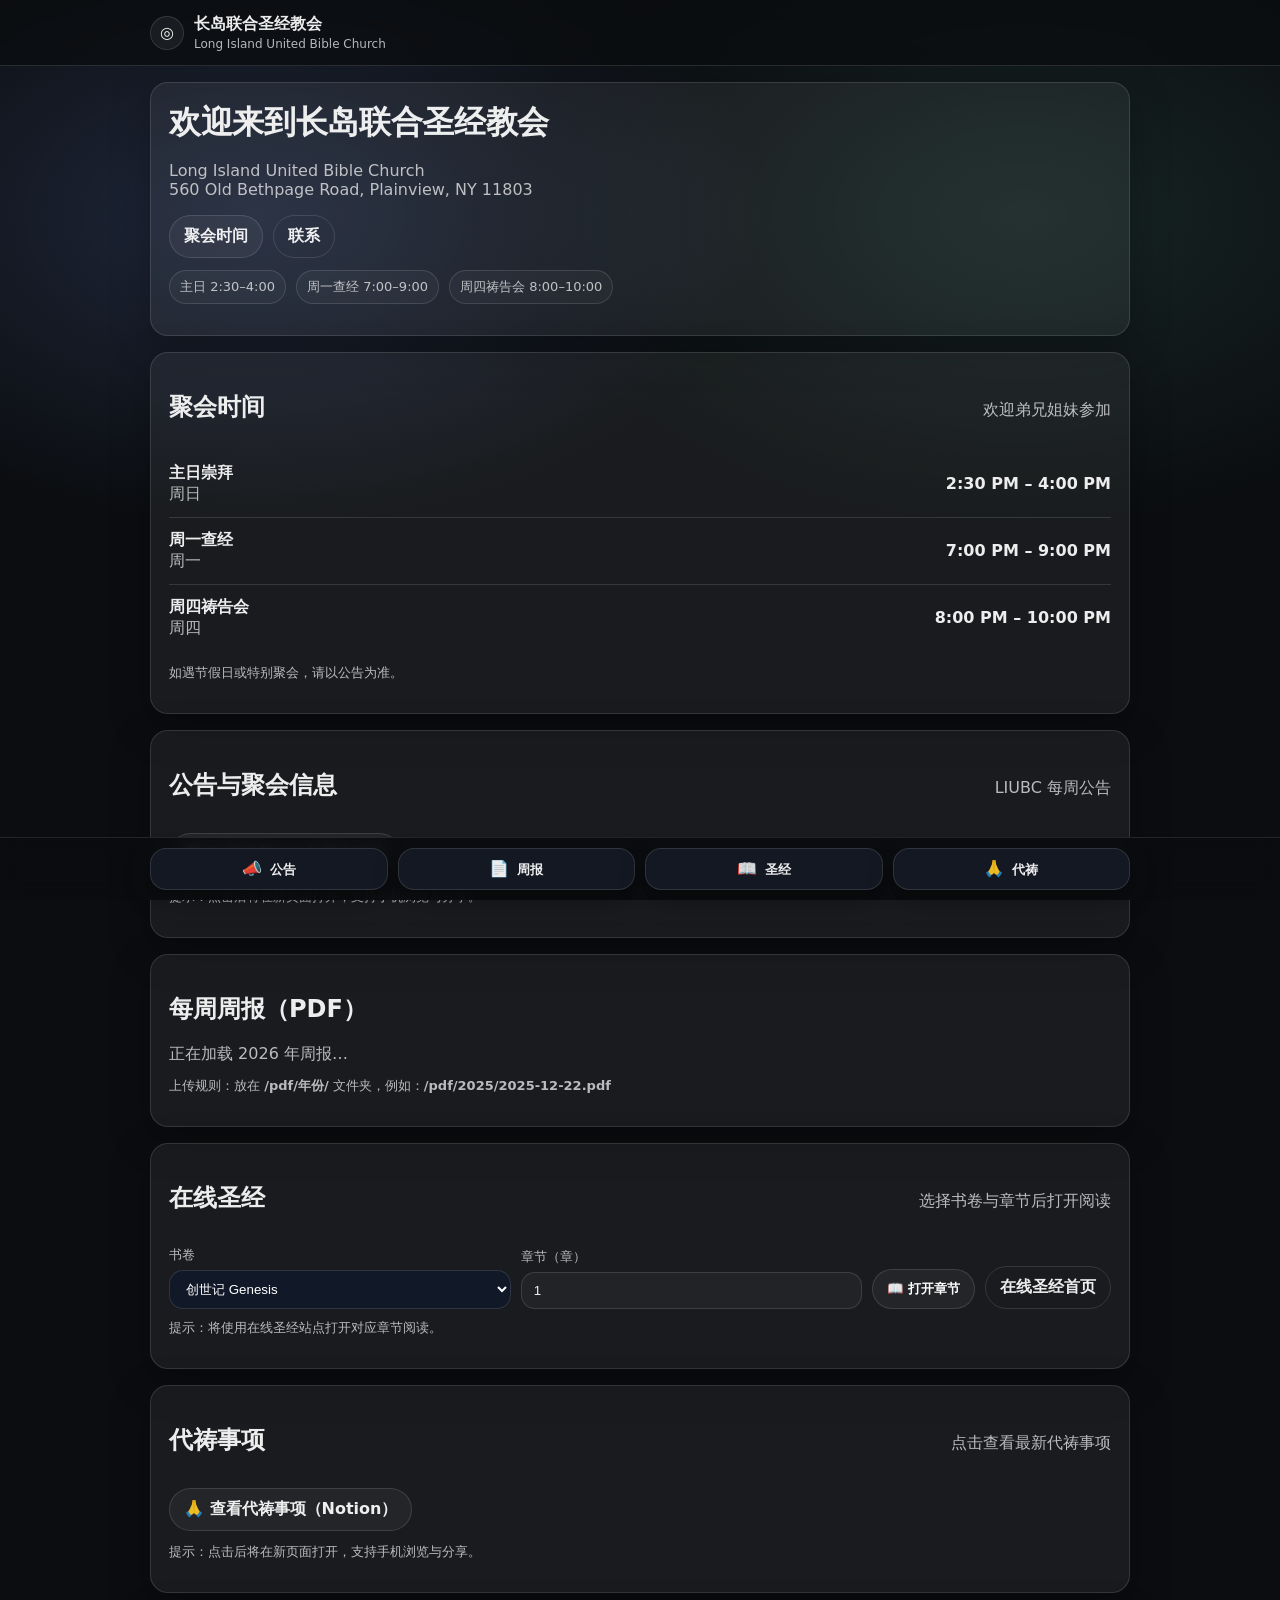
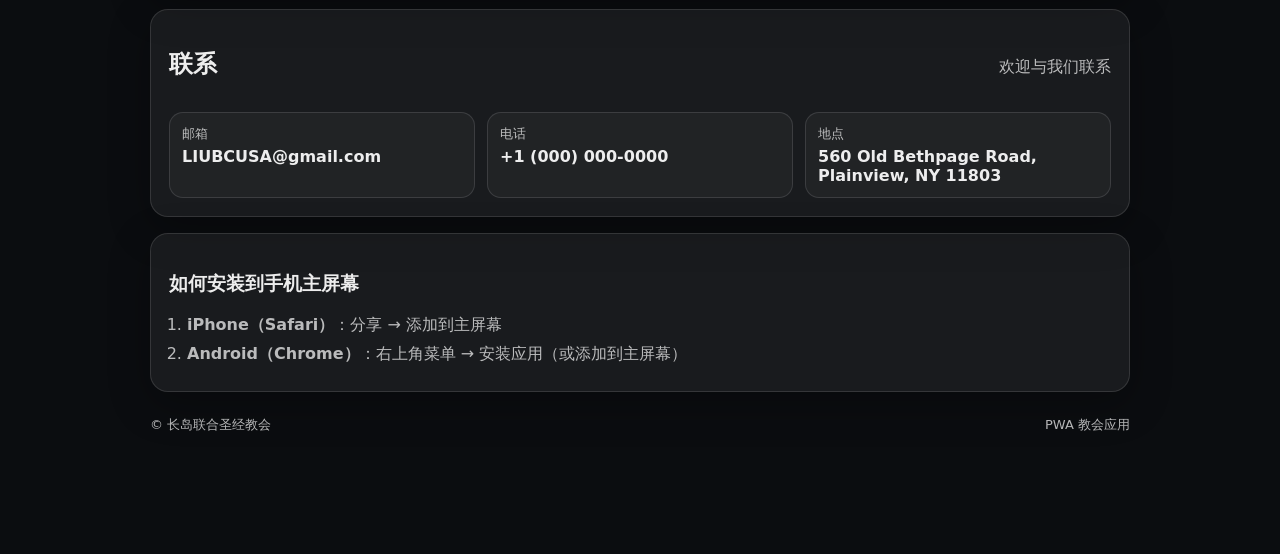
==== index.html @ 029e371b "Update fmt.Println to use 'Goodbye World'" ====
<!doctype html>
<html lang="zh-CN">
<head>
  <meta charset="utf-8" />
  <meta name="viewport" content="width=device-width, initial-scale=1, viewport-fit=cover" />

  <title>长岛联合圣经教会</title>
  <meta name="description" content="长岛联合圣经教会｜聚会时间｜公告｜周报｜在线圣经｜代祷｜联系" />
  <meta name="theme-color" content="#0b0d10" />

  <!-- iOS PWA -->
  <meta name="apple-mobile-web-app-capable" content="yes">
  <meta name="apple-mobile-web-app-title" content="联合圣经教会">
  <meta name="apple-mobile-web-app-status-bar-style" content="black-translucent">

  <link rel="manifest" href="manifest.webmanifest" />
  <link rel="icon" href="icons/icon-192.png" />
  <link rel="apple-touch-icon" href="icons/icon-192.png" />
  <link rel="stylesheet" href="styles.css" />

  <style>
    body { padding-bottom: 92px; }

    .tabbar{
      position: fixed; left:0; right:0; bottom:0;
      z-index: 999;
      background: color-mix(in srgb, #0b0d10 92%, transparent);
      border-top: 1px solid rgba(255,255,255,0.10);
      padding: 10px 12px calc(10px + env(safe-area-inset-bottom));
      backdrop-filter: blur(10px);
      -webkit-backdrop-filter: blur(10px);
    }
    .tabbar-inner{
      max-width: 980px;
      margin: 0 auto;
      display:grid;
      grid-template-columns: repeat(4, 1fr);
      gap:10px;
    }
    .tabbtn{
      display:flex; align-items:center; justify-content:center; gap:8px;
      padding:12px 10px;
      border-radius:16px;
      text-decoration:none;
      font-weight:800;
      color: rgba(255,255,255,0.92);
      background:#131822;
      border:1px solid rgba(255,255,255,0.12);
      box-shadow:0 10px 24px rgba(0,0,0,0.35);
      user-select:none;
      -webkit-tap-highlight-color: transparent;
    }
    .tabbtn:active{ transform: translateY(1px); box-shadow:0 6px 16px rgba(0,0,0,0.35); }
    .tabicon{ font-size:16px; line-height:1; }
    .tabtext{ font-size:13px; line-height:1; }
    @media (max-width:420px){ .tabtext{font-size:12px;} .tabbtn{padding:12px 8px;} }

    .bible-form{ display:flex; gap:10px; flex-wrap:wrap; margin-top:12px; align-items:end; }
    .bible-label{ display:flex; flex-direction:column; gap:6px; min-width:200px; flex: 1 1 220px; }
    .bible-input{
      padding:10px 12px;
      border-radius:14px;
      border:1px solid rgba(255,255,255,0.12);
      background: rgba(255,255,255,0.04);
      color:inherit;
      outline:none;
    }
    .bible-input:focus{ border-color: rgba(255,255,255,0.28); }

    .pdf-list{ list-style:none; padding:0; margin:12px 0 0; }
    .pdf-item{
      display:flex; align-items:center; justify-content:space-between; gap:12px;
      padding:12px 0; border-top:1px solid rgba(255,255,255,0.10);
    }
    .pdf-item:first-child{ border-top:none; }
    .pdf-title{ font-weight:900; }
    .pdf-actions{ display:flex; gap:10px; flex-wrap:wrap; }
    .pdf-actions a{ text-decoration:none; }

    html { scroll-behavior: smooth; }
  </style>
</head>

<body>
  <header class="header">
    <div class="container header-inner">
      <div class="brand">
        <div class="logo" aria-hidden="true">◎</div>
        <div>
          <div class="title">长岛联合圣经教会</div>
          <div class="subtitle">Long Island United Bible Church</div>
        </div>
      </div>

      <button id="installBtn" class="btn ghost" type="button" style="display:none;">
        安装到手机
      </button>
    </div>
  </header>

  <main class="container">
    <section class="card hero" id="top">
      <h1>欢迎来到长岛联合圣经教会</h1>
      <p class="muted">
        Long Island United Bible Church<br>
        560 Old Bethpage Road, Plainview, NY 11803
      </p>

      <div class="quick">
        <a class="btn" href="#schedule">聚会时间</a>
        <a class="btn ghost" href="#contact">联系</a>
      </div>

      <div class="pill-row">
        <span class="pill">主日 2:30–4:00</span>
        <span class="pill">周一查经 7:00–9:00</span>
        <span class="pill">周四祷告会 8:00–10:00</span>
      </div>

      <p class="muted small" style="margin-top:10px;">
      </p>
    </section>

    <section id="schedule" class="card">
      <div class="section-head">
        <h2>聚会时间</h2>
        <p class="muted">欢迎弟兄姐妹参加</p>
      </div>

      <div class="list">
        <div class="row">
          <div class="row-left">
            <div class="row-title">主日崇拜</div>
            <div class="muted">周日</div>
          </div>
          <div class="row-right">
            <div class="time">2:30 PM – 4:00 PM</div>
          </div>
        </div>

        <div class="row">
          <div class="row-left">
            <div class="row-title">周一查经</div>
            <div class="muted">周一</div>
          </div>
          <div class="row-right">
            <div class="time">7:00 PM – 9:00 PM</div>
          </div>
        </div>

        <div class="row">
          <div class="row-left">
            <div class="row-title">周四祷告会</div>
            <div class="muted">周四</div>
          </div>
          <div class="row-right">
            <div class="time">8:00 PM – 10:00 PM</div>
          </div>
        </div>
      </div>

      <p class="muted small">如遇节假日或特别聚会，请以公告为准。</p>
    </section>

    <section id="announcements" class="card">
      <div class="section-head">
        <h2>公告与聚会信息</h2>
        <p class="muted">LIUBC 每周公告</p>
      </div>

      <div class="contact-links" style="margin-top:12px;">
        <a class="btn"
           href="https://www.notion.so/2d1ae3f3953780b595f8dc93ccfad4d0?source=copy_link"
           target="_blank"
           rel="noreferrer">
          📄 查看最新公告与聚会安排
        </a>
      </div>

      <p class="muted small" style="margin-top:12px;">
        提示：点击后将在新页面打开，支持手机浏览与分享。
      </p>
    </section>

    <!-- ✅ 最新 5 份（按年份文件夹，文件名 YYYY-MM-DD.pdf） -->
    <section id="weekly-pdf" class="card">
      <div class="section-head">
        <h2>每周周报（PDF）</h2>
        <p class="muted"></p>
      </div>

      <div id="pdfStatus" class="muted">正在读取 PDF 列表…</div>
      <ul id="pdfList" class="pdf-list"></ul>

      <div class="contact-links" style="margin-top:12px;">
        <a id="pdfYearFolderBtn" class="btn ghost" href="#" target="_blank" rel="noreferrer" style="display:none;">
          📁 查看今年全部周报（文件夹）
        </a>
      </div>

      <p class="muted small" style="margin-top:12px;">
        上传规则：放在 <strong>/pdf/年份/</strong> 文件夹，例如：<strong>/pdf/2025/2025-12-22.pdf</strong>
      </p>
    </section>

    <section id="bible" class="card">
      <div class="section-head">
        <h2>在线圣经</h2>
        <p class="muted">选择书卷与章节后打开阅读</p>
      </div>

      <div class="bible-form">
        <label class="bible-label">
          <span class="muted small">书卷</span>
          <select id="bibleBook" class="bible-input">
            <option value="Genesis">创世记 Genesis</option>
            <option value="Exodus">出埃及记 Exodus</option>
            <option value="Leviticus">利未记 Leviticus</option>
            <option value="Numbers">民数记 Numbers</option>
            <option value="Deuteronomy">申命记 Deuteronomy</option>
            <option value="Joshua">约书亚记 Joshua</option>
            <option value="Judges">士师记 Judges</option>
            <option value="Ruth">路得记 Ruth</option>
            <option value="1 Samuel">撒母耳记上 1 Samuel</option>
            <option value="2 Samuel">撒母耳记下 2 Samuel</option>
            <option value="1 Kings">列王纪上 1 Kings</option>
            <option value="2 Kings">列王纪下 2 Kings</option>
            <option value="1 Chronicles">历代志上 1 Chronicles</option>
            <option value="2 Chronicles">历代志下 2 Chronicles</option>
            <option value="Ezra">以斯拉记 Ezra</option>
            <option value="Nehemiah">尼希米记 Nehemiah</option>
            <option value="Esther">以斯帖记 Esther</option>
            <option value="Job">约伯记 Job</option>
            <option value="Psalms">诗篇 Psalms</option>
            <option value="Proverbs">箴言 Proverbs</option>
            <option value="Ecclesiastes">传道书 Ecclesiastes</option>
            <option value="Song of Solomon">雅歌 Song of Solomon</option>
            <option value="Isaiah">以赛亚书 Isaiah</option>
            <option value="Jeremiah">耶利米书 Jeremiah</option>
            <option value="Lamentations">耶利米哀歌 Lamentations</option>
            <option value="Ezekiel">以西结书 Ezekiel</option>
            <option value="Daniel">但以理书 Daniel</option>
            <option value="Hosea">何西阿书 Hosea</option>
            <option value="Joel">约珥书 Joel</option>
            <option value="Amos">阿摩司书 Amos</option>
            <option value="Obadiah">俄巴底亚书 Obadiah</option>
            <option value="Jonah">约拿书 Jonah</option>
            <option value="Micah">弥迦书 Micah</option>
            <option value="Nahum">那鸿书 Nahum</option>
            <option value="Habakkuk">哈巴谷书 Habakkuk</option>
            <option value="Zephaniah">西番雅书 Zephaniah</option>
            <option value="Haggai">哈该书 Haggai</option>
            <option value="Zechariah">撒迦利亚书 Zechariah</option>
            <option value="Malachi">玛拉基书 Malachi</option>
            <option value="Matthew">马太福音 Matthew</option>
            <option value="Mark">马可福音 Mark</option>
            <option value="Luke">路加福音 Luke</option>
            <option value="John">约翰福音 John</option>
            <option value="Acts">使徒行传 Acts</option>
            <option value="Romans">罗马书 Romans</option>
            <option value="1 Corinthians">哥林多前书 1 Corinthians</option>
            <option value="2 Corinthians">哥林多后书 2 Corinthians</option>
            <option value="Galatians">加拉太书 Galatians</option>
            <option value="Ephesians">以弗所书 Ephesians</option>
            <option value="Philippians">腓立比书 Philippians</option>
            <option value="Colossians">歌罗西书 Colossians</option>
            <option value="1 Thessalonians">帖撒罗尼迦前书 1 Thessalonians</option>
            <option value="2 Thessalonians">帖撒罗尼迦后书 2 Thessalonians</option>
            <option value="1 Timothy">提摩太前书 1 Timothy</option>
            <option value="2 Timothy">提摩太后书 2 Timothy</option>
            <option value="Titus">提多书 Titus</option>
            <option value="Philemon">腓利门书 Philemon</option>
            <option value="Hebrews">希伯来书 Hebrews</option>
            <option value="James">雅各书 James</option>
            <option value="1 Peter">彼得前书 1 Peter</option>
            <option value="2 Peter">彼得后书 2 Peter</option>
            <option value="1 John">约翰一书 1 John</option>
            <option value="2 John">约翰二书 2 John</option>
            <option value="3 John">约翰三书 3 John</option>
            <option value="Jude">犹大书 Jude</option>
            <option value="Revelation">启示录 Revelation</option>
          </select>
        </label>

        <label class="bible-label">
          <span class="muted small">章节（章）</span>
          <input id="bibleChapter" class="bible-input" type="text" inputmode="numeric" placeholder="例如：3 或 3:16" value="1" />
        </label>

        <button id="openBibleBtn" class="btn" type="button">📖 打开章节</button>
        </button>

        <a class="btn ghost" href="https://www.bible.com/zh-CN/bible" target="_blank" rel="noreferrer">
          在线圣经首页
        </a>
      </div>

      <p class="muted small" style="margin-top:10px;">
        提示：将使用在线圣经站点打开对应章节阅读。
      </p>
    </section>

    <section id="prayer" class="card">
      <div class="section-head">
        <h2>代祷事项</h2>
        <p class="muted">点击查看最新代祷事项</p>
      </div>

      <div class="contact-links" style="margin-top:12px;">
        <a class="btn"
           href="https://www.notion.so/2d2ae3f395378040bc68e371b18e3738?source=copy_link"
           target="_blank"
           rel="noreferrer">
          🙏 查看代祷事项（Notion）
        </a>
      </div>

      <p class="muted small" style="margin-top:12px;">
        提示：点击后将在新页面打开，支持手机浏览与分享。
      </p>
    </section>

    <section id="contact" class="card">
      <div class="section-head">
        <h2>联系</h2>
        <p class="muted">欢迎与我们联系</p>
      </div>

      <div class="contact-grid">
        <div class="contact-item">
          <div class="contact-label">邮箱</div>
          <a class="contact-value" href="mailto:LIUBCUSA@gmail.com">LIUBCUSA@gmail.com</a>
        </div>

        <div class="contact-item">
          <div class="contact-label">电话</div>
          <a class="contact-value" href="tel:+1-000-000-0000">+1 (000) 000-0000</a>
        </div>

        <div class="contact-item">
          <div class="contact-label">地点</div>
          <div class="contact-value">560 Old Bethpage Road, Plainview, NY 11803</div>
        </div>
      </div>
    </section>

    <section class="card smallprint">
      <h3>如何安装到手机主屏幕</h3>
      <ol class="steps">
        <li><strong>iPhone（Safari）</strong>：分享 → 添加到主屏幕</li>
        <li><strong>Android（Chrome）</strong>：右上角菜单 → 安装应用（或添加到主屏幕）</li>
      </ol>
    </section>

    <footer class="footer">
      <div class="muted small">© <span id="year"></span> 长岛联合圣经教会</div>
      <div class="muted small">PWA 教会应用</div>
    </footer>
  </main>

  <nav class="tabbar" aria-label="App navigation">
    <div class="tabbar-inner">
      <a class="tabbtn" href="#announcements" aria-label="公告与聚会信息">
        <span class="tabicon">📣</span><span class="tabtext">公告</span>
      </a>
      <a class="tabbtn" href="#weekly-pdf" aria-label="每周周报 PDF">
        <span class="tabicon">📄</span><span class="tabtext">周报</span>
      </a>
      <a class="tabbtn" href="#bible" aria-label="在线圣经">
        <span class="tabicon">📖</span><span class="tabtext">圣经</span>
      </a>
      <a class="tabbtn"
         href="https://www.notion.so/2d2ae3f395378040bc68e371b18e3738?source=copy_link"
         target="_blank"
         rel="noreferrer"
         aria-label="代祷事项（Notion）">
        <span class="tabicon">🙏</span><span class="tabtext">代祷</span>
      </a>
    </div>
  </nav>

  <script>
    document.getElementById("year").textContent = new Date().getFullYear();
<script>
  function openBibleChapter() {
    // ✅ 使用 YouVersion（bible.com）“直达章节/经节”链接
    // 译本：新标点和合本, 神版（简体）CUNPSS-神，版本ID：48
    const VERSION_ID = 48;
    const VERSION_CODE = "CUNPSS-神"; // 会自动编码成 URL 可用格式

    // 你的下拉框 value 是英文书名（Genesis / Exodus ...）
    // 这里做一个映射 -> YouVersion 书卷缩写（GEN / EXO ...）
    const BOOK_CODE = {
      "Genesis": "GEN",
      "Exodus": "EXO",
      "Leviticus": "LEV",
      "Numbers": "NUM",
      "Deuteronomy": "DEU",
      "Joshua": "JOS",
      "Judges": "JDG",
      "Ruth": "RUT",
      "1 Samuel": "1SA",
      "2 Samuel": "2SA",
      "1 Kings": "1KI",
      "2 Kings": "2KI",
      "1 Chronicles": "1CH",
      "2 Chronicles": "2CH",
      "Ezra": "EZR",
      "Nehemiah": "NEH",
      "Esther": "EST",
      "Job": "JOB",
      "Psalms": "PSA",
      "Proverbs": "PRO",
      "Ecclesiastes": "ECC",
      "Song of Solomon": "SNG",
      "Isaiah": "ISA",
      "Jeremiah": "JER",
      "Lamentations": "LAM",
      "Ezekiel": "EZK",
      "Daniel": "DAN",
      "Hosea": "HOS",
      "Joel": "JOL",
      "Amos": "AMO",
      "Obadiah": "OBA",
      "Jonah": "JON",
      "Micah": "MIC",
      "Nahum": "NAM",
      "Habakkuk": "HAB",
      "Zephaniah": "ZEP",
      "Haggai": "HAG",
      "Zechariah": "ZEC",
      "Malachi": "MAL",
      "Matthew": "MAT",
      "Mark": "MRK",
      "Luke": "LUK",
      "John": "JHN",
      "Acts": "ACT",
      "Romans": "ROM",
      "1 Corinthians": "1CO",
      "2 Corinthians": "2CO",
      "Galatians": "GAL",
      "Ephesians": "EPH",
      "Philippians": "PHP",
      "Colossians": "COL",
      "1 Thessalonians": "1TH",
      "2 Thessalonians": "2TH",
      "1 Timothy": "1TI",
      "2 Timothy": "2TI",
      "Titus": "TIT",
      "Philemon": "PHM",
      "Hebrews": "HEB",
      "James": "JAS",
      "1 Peter": "1PE",
      "2 Peter": "2PE",
      "1 John": "1JN",
      "2 John": "2JN",
      "3 John": "3JN",
      "Jude": "JUD",
      "Revelation": "REV"
    };

    const bookName = document.getElementById("bibleBook").value;
    const book = BOOK_CODE[bookName];

    // 允许输入： "3" 或 "3:16"
    const raw = String(document.getElementById("bibleChapter").value || "1").trim();

    // 基本校验
    if (!book) {
      alert("书卷识别失败，请刷新页面后重试。");
      return;
    }
    if (!raw) {
      alert("请输入章节，例如：1 或 3:16");
      return;
    }

    let chapter = 1;
    let verse = null;

    // 支持 3:16
    if (raw.includes(":")) {
      const parts = raw.split(":").map(s => s.trim());
      chapter = parseInt(parts[0], 10);
      verse = parseInt(parts[1], 10);
    } else {
      chapter = parseInt(raw, 10);
    }

    if (!Number.isFinite(chapter) || chapter <= 0) chapter = 1;
    if (verse !== null && (!Number.isFinite(verse) || verse <= 0)) verse = null;

    // ✅ 生成直达链接（章节或经节）
    // 章节： https://www.bible.com/bible/48/GEN.1.CUNPSS-神
    // 经节： https://www.bible.com/bible/48/JHN.3.16.CUNPSS-神
    const ref = verse ? `${book}.${chapter}.${verse}` : `${book}.${chapter}`;
    const url = `https://www.bible.com/bible/${VERSION_ID}/${ref}.${encodeURIComponent(VERSION_CODE)}`;

    window.open(url, "_blank", "noopener,noreferrer");
  }
</script>
  </script>

  <script src="pdf-list.js"></script>

  <script>
    if ("serviceWorker" in navigator) {
      window.addEventListener("load", () => {
        navigator.serviceWorker.register("/liubc-app/sw.js").catch(() => {});
      });
    }
  </script>

  <script>
    let deferredPrompt = null;
    const installBtn = document.getElementById("installBtn");

    window.addEventListener("beforeinstallprompt", (e) => {
      e.preventDefault();
      deferredPrompt = e;
      if (installBtn) installBtn.style.display = "inline-flex";
    });

    installBtn?.addEventListener("click", async () => {
      if (!deferredPrompt) return;
      deferredPrompt.prompt();
      try { await deferredPrompt.userChoice; } catch (_) {}
      deferredPrompt = null;
      installBtn.style.display = "none";
    });

    window.addEventListener("appinstalled", () => {
      if (installBtn) installBtn.style.display = "none";
      deferredPrompt = null;
    });
  </script>
  <script>
  (function () {
    // 让下拉菜单在深色主题可读
    const style = document.createElement("style");
    style.textContent = `
      #bibleBook, #bibleBook option, select option {
        background: #111827 !important;
        color: #ffffff !important;
      }
      :root { color-scheme: dark; }
    `;
    document.head.appendChild(style);

    // ✅ 版本：简体和合本（带神字）
    const VERSION_ID = 48;
    const VERSION_CODE = "CUNPSS-神";

    // 你的下拉框 value 是英文书名 -> 映射为 YouVersion 书卷缩写
    const BOOK_CODE = {
      "Genesis":"GEN","Exodus":"EXO","Leviticus":"LEV","Numbers":"NUM","Deuteronomy":"DEU",
      "Joshua":"JOS","Judges":"JDG","Ruth":"RUT","1 Samuel":"1SA","2 Samuel":"2SA",
      "1 Kings":"1KI","2 Kings":"2KI","1 Chronicles":"1CH","2 Chronicles":"2CH",
      "Ezra":"EZR","Nehemiah":"NEH","Esther":"EST","Job":"JOB","Psalms":"PSA",
      "Proverbs":"PRO","Ecclesiastes":"ECC","Song of Solomon":"SNG","Isaiah":"ISA",
      "Jeremiah":"JER","Lamentations":"LAM","Ezekiel":"EZK","Daniel":"DAN","Hosea":"HOS",
      "Joel":"JOL","Amos":"AMO","Obadiah":"OBA","Jonah":"JON","Micah":"MIC","Nahum":"NAM",
      "Habakkuk":"HAB","Zephaniah":"ZEP","Haggai":"HAG","Zechariah":"ZEC","Malachi":"MAL",
      "Matthew":"MAT","Mark":"MRK","Luke":"LUK","John":"JHN","Acts":"ACT","Romans":"ROM",
      "1 Corinthians":"1CO","2 Corinthians":"2CO","Galatians":"GAL","Ephesians":"EPH",
      "Philippians":"PHP","Colossians":"COL","1 Thessalonians":"1TH","2 Thessalonians":"2TH",
      "1 Timothy":"1TI","2 Timothy":"2TI","Titus":"TIT","Philemon":"PHM","Hebrews":"HEB",
      "James":"JAS","1 Peter":"1PE","2 Peter":"2PE","1 John":"1JN","2 John":"2JN",
      "3 John":"3JN","Jude":"JUD","Revelation":"REV"
    };

    function buildBibleUrl() {
      const bookName = document.getElementById("bibleBook")?.value;
      const book = BOOK_CODE[bookName];
      if (!book) throw new Error("书卷识别失败（bibleBook value 不匹配）");

      // ✅ 允许输入：3 或 3:16
      const raw = String(document.getElementById("bibleChapter")?.value || "").trim();
      if (!raw) throw new Error("请输入章节，例如：3 或 3:16");

      let chapter = 1;
      let verse = null;

      if (raw.includes(":")) {
        const parts = raw.split(":").map(s => s.trim());
        chapter = parseInt(parts[0], 10);
        verse = parseInt(parts[1], 10);
      } else {
        chapter = parseInt(raw, 10);
      }

      if (!Number.isFinite(chapter) || chapter <= 0) chapter = 1;
      if (verse !== null && (!Number.isFinite(verse) || verse <= 0)) verse = null;

      const ref = verse ? `${book}.${chapter}.${verse}` : `${book}.${chapter}`;
      return `https://www.bible.com/bible/${VERSION_ID}/${ref}.${encodeURIComponent(VERSION_CODE)}`;
    }

    // ✅ 强制绑定按钮点击（不依赖 onclick）
    window.addEventListener("DOMContentLoaded", () => {
      const btn = document.getElementById("openBibleBtn");
      if (!btn) {
        console.error("找不到按钮 #openBibleBtn");
        return;
      }

      btn.addEventListener("click", (e) => {
        e.preventDefault();

        try {
          const url = buildBibleUrl();

          // ✅ 先给一个“确实点到了”的反馈（你测试用）
          // 如果你确认正常了，可以把下一行删掉
          // alert("正在打开：" + url);

          // ✅ 用 location 跳转（手机不会拦截）
          window.location.href = url;
        } catch (err) {
          console.error(err);
          alert(err?.message || "打开失败，请检查输入格式。");
        }
      }, { passive: false });
    });
  })();
</script>
</body>
</html>
---- styles.css ----
:root{
  --bg:#0b0d10;
  --panel: rgba(255,255,255,.06);
  --text: rgba(255,255,255,.92);
  --muted: rgba(255,255,255,.70);
  --border: rgba(255,255,255,.12);
  --shadow: 0 12px 42px rgba(0,0,0,.28);
  --radius: 18px;
  --max: 980px;
  --pad: 18px;
  --accent: #7aa2ff;
}

*{ box-sizing: border-box; }
html{ scroll-behavior: smooth; }

body{
  margin:0;
  font-family: ui-sans-serif, system-ui, -apple-system, "Segoe UI", Roboto,
               "PingFang SC","Hiragino Sans GB","Noto Sans CJK SC","Microsoft YaHei", Arial, sans-serif;
  color: var(--text);
  background:
    radial-gradient(850px 520px at 20% 10%, rgba(122,162,255,.18), transparent 60%),
    radial-gradient(850px 520px at 80% 10%, rgba(130,255,218,.10), transparent 60%),
    var(--bg);
}

a{ color: inherit; }
a:hover{ opacity:.92; }

.container{
  width: min(var(--max), calc(100% - 28px));
  margin: 0 auto;
}

.header{
  position: sticky;
  top: 0;
  z-index: 10;
  backdrop-filter: blur(10px);
  background: color-mix(in srgb, var(--bg) 78%, transparent);
  border-bottom: 1px solid var(--border);
}

.header-inner{
  display:flex;
  align-items:center;
  justify-content: space-between;
  gap: 12px;
  padding: 14px 0;
}

.brand{
  display:flex;
  gap: 10px;
  align-items:center;
}
.logo{
  width: 34px;
  height: 34px;
  border-radius: 999px;
  display:grid;
  place-items:center;
  background: var(--panel);
  border: 1px solid var(--border);
}

.title{ font-weight: 900; }
.subtitle{ font-size: 12px; color: var(--muted); margin-top: 2px; }

.btn{
  display:inline-flex;
  align-items:center;
  justify-content:center;
  padding: 10px 14px;
  border-radius: 999px;
  border: 1px solid var(--border);
  background: color-mix(in srgb, var(--panel) 80%, transparent);
  text-decoration: none;
  font-weight: 800;
  cursor: pointer;
}
.btn.ghost{ background: transparent; }

.card{
  background: var(--panel);
  border: 1px solid var(--border);
  border-radius: var(--radius);
  padding: var(--pad);
  box-shadow: var(--shadow);
  margin-top: 16px;
}

.hero h1{
  margin: 0 0 10px;
  font-size: clamp(22px, 4vw, 32px);
  letter-spacing: -0.01em;
}
.muted{ color: var(--muted); }
.small{ font-size: 13px; }

.quick{
  display:flex;
  gap: 10px;
  flex-wrap: wrap;
  margin: 12px 0 10px;
}

.pill-row{
  display:flex;
  flex-wrap: wrap;
  gap: 10px;
  margin-top: 12px;
}
.pill{
  padding: 7px 10px;
  border-radius: 999px;
  border: 1px solid var(--border);
  color: var(--muted);
  background: color-mix(in srgb, var(--panel) 60%, transparent);
  font-size: 13px;
}

.section-head{
  display:flex;
  align-items: baseline;
  justify-content: space-between;
  gap: 12px;
}

.list{ margin-top: 8px; }
.row{
  display:flex;
  align-items:center;
  justify-content: space-between;
  gap: 12px;
  padding: 12px 0;
  border-top: 1px solid var(--border);
}
.row:first-child{ border-top: none; }
.row-title{ font-weight: 900; }
.time{ font-weight: 800; }

.notice{
  border: 1px solid var(--border);
  border-radius: 14px;
  padding: 12px;
  background: color-mix(in srgb, var(--panel) 65%, transparent);
  margin-top: 12px;
}
.notice-title{ font-weight: 900; margin-bottom: 6px; }
.bullets{ margin: 0; padding-left: 18px; color: var(--muted); }
.bullets li{ margin: 8px 0; }

.contact-grid{
  display:grid;
  grid-template-columns: 1fr;
  gap: 12px;
  margin-top: 12px;
}
.contact-item{
  border: 1px solid var(--border);
  border-radius: 14px;
  padding: 12px;
  background: color-mix(in srgb, var(--panel) 60%, transparent);
}
.contact-label{ color: var(--muted); font-size: 13px; margin-bottom: 4px; }
.contact-value{ font-weight: 900; text-decoration: none; }

.actions{
  display:flex;
  gap: 10px;
  flex-wrap: wrap;
  margin-top: 14px;
}

.steps{ margin: 8px 0 0; padding-left: 18px; color: var(--muted); }
.steps li{ margin: 8px 0; }

.footer{
  display:flex;
  justify-content: space-between;
  gap: 12px;
  margin: 18px 0 28px;
}

.smallprint{ margin-bottom: 24px; }

@media (min-width: 760px){
  .contact-grid{ grid-template-columns: 1fr 1fr 1fr; }
}
.pdf-list{ list-style:none; padding:0; margin:12px 0 0; }
.pdf-item{
  display:flex;
  align-items:center;
  justify-content:space-between;
  gap:12px;
  padding:12px 0;
  border-top:1px solid var(--border);
}
.pdf-item:first-child{ border-top:none; }
.pdf-title{ font-weight:900; }
.pdf-actions{ display:flex; gap:10px; flex-wrap:wrap; }
/* ===== Fix: Bible select dropdown readable ===== */
#bibleBook, #bibleBook option {
  background: #111827 !important;   /* 深色背景 */
  color: #ffffff !important;        /* 白字 */
}

/* 有些手机/浏览器需要单独写 option */
select option {
  background: #111827 !important;
  color: #ffffff !important;
}

/* 让表单控件更符合深色主题 */
:root { color-scheme: dark; }
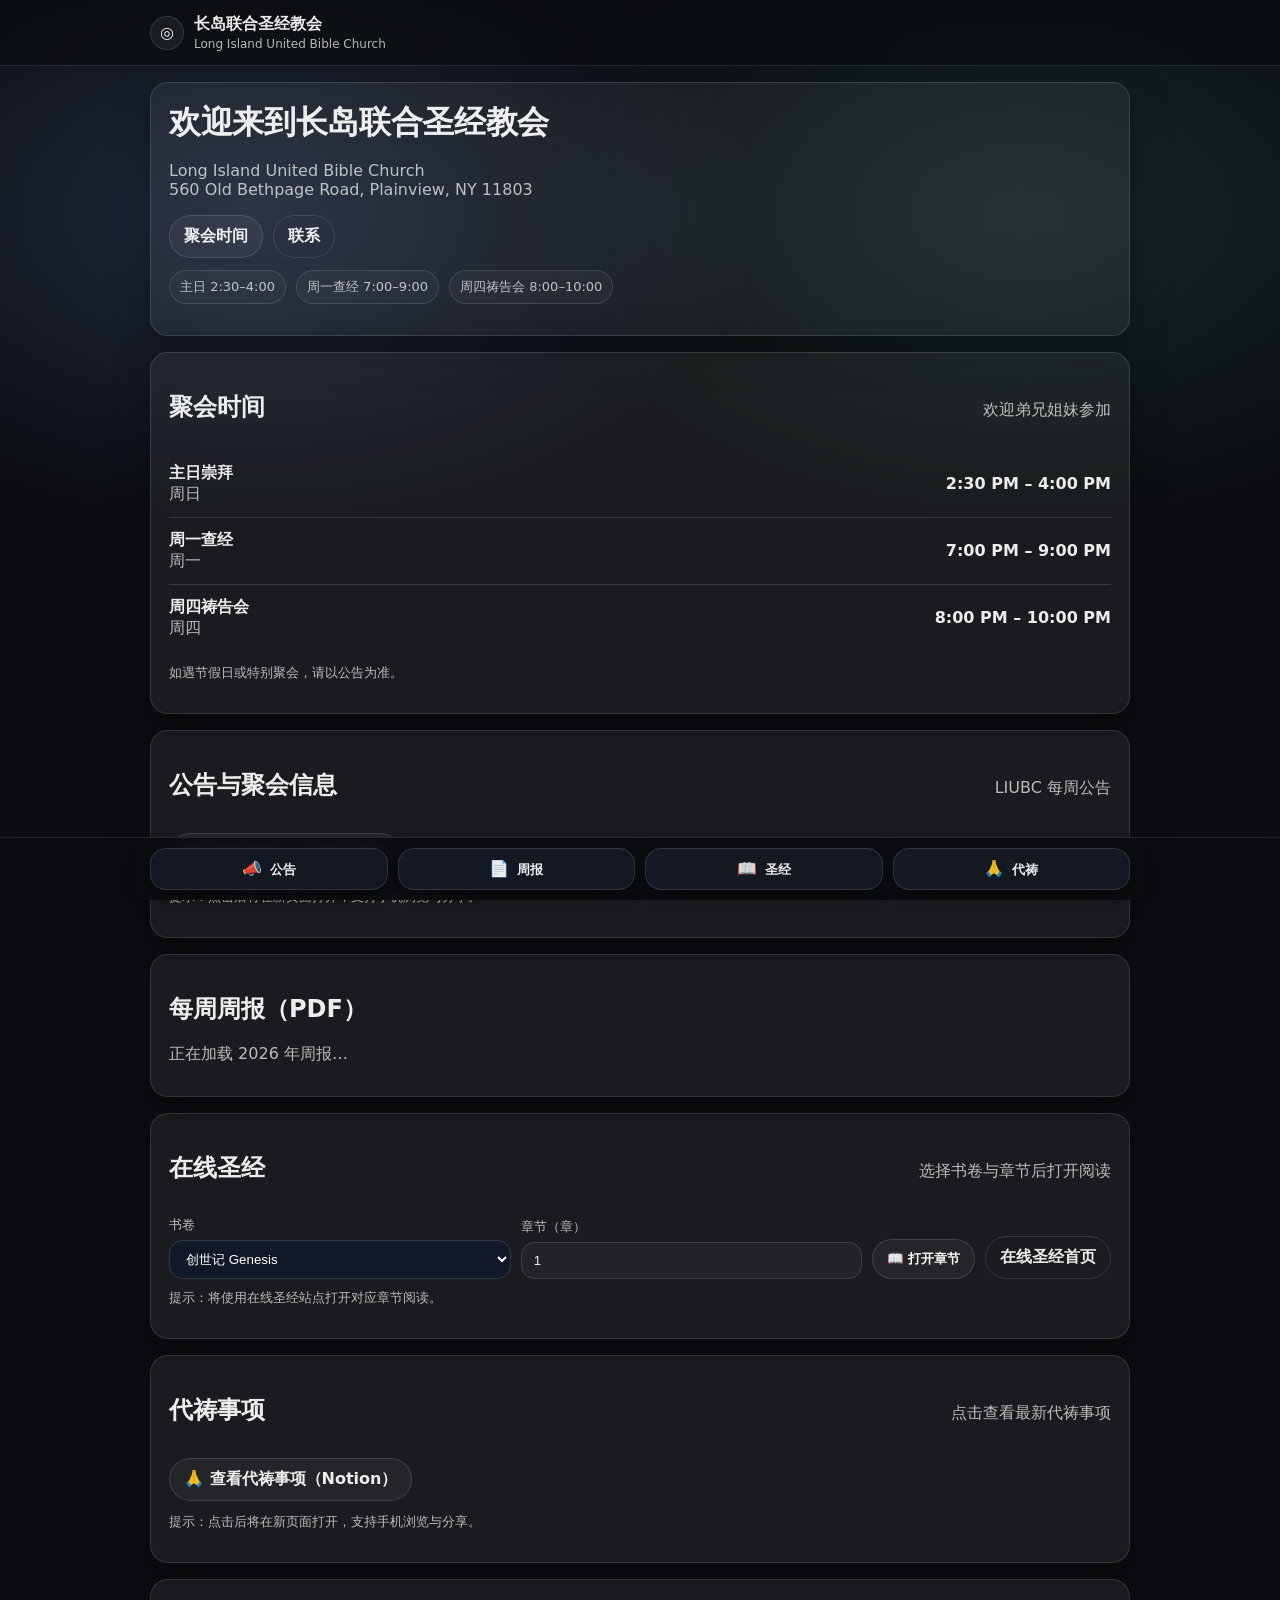
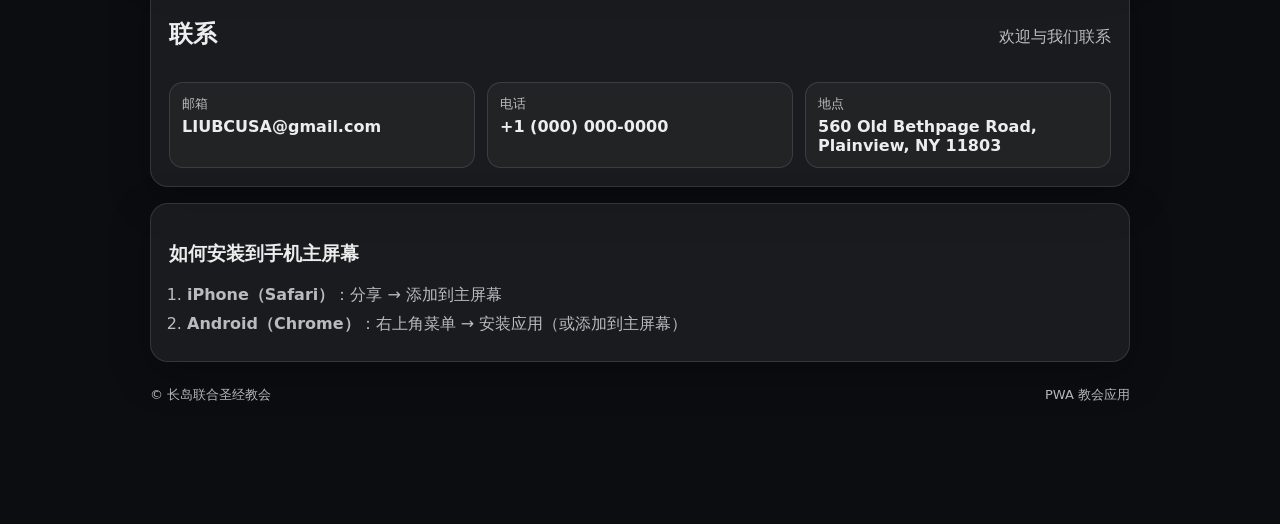
==== commit 5a2a3b69: "Update print statement from 'Hello' to 'Goodbye'" ====
--- a/index.html
+++ b/index.html
@@ -199,7 +199,7 @@
       </div>
 
       <p class="muted small" style="margin-top:12px;">
-        上传规则：放在 <strong>/pdf/年份/</strong> 文件夹，例如：<strong>/pdf/2025/2025-12-22.pdf</strong>
+      </strong>
       </p>
     </section>
 
@@ -632,3 +632,4 @@
 
 
 
+
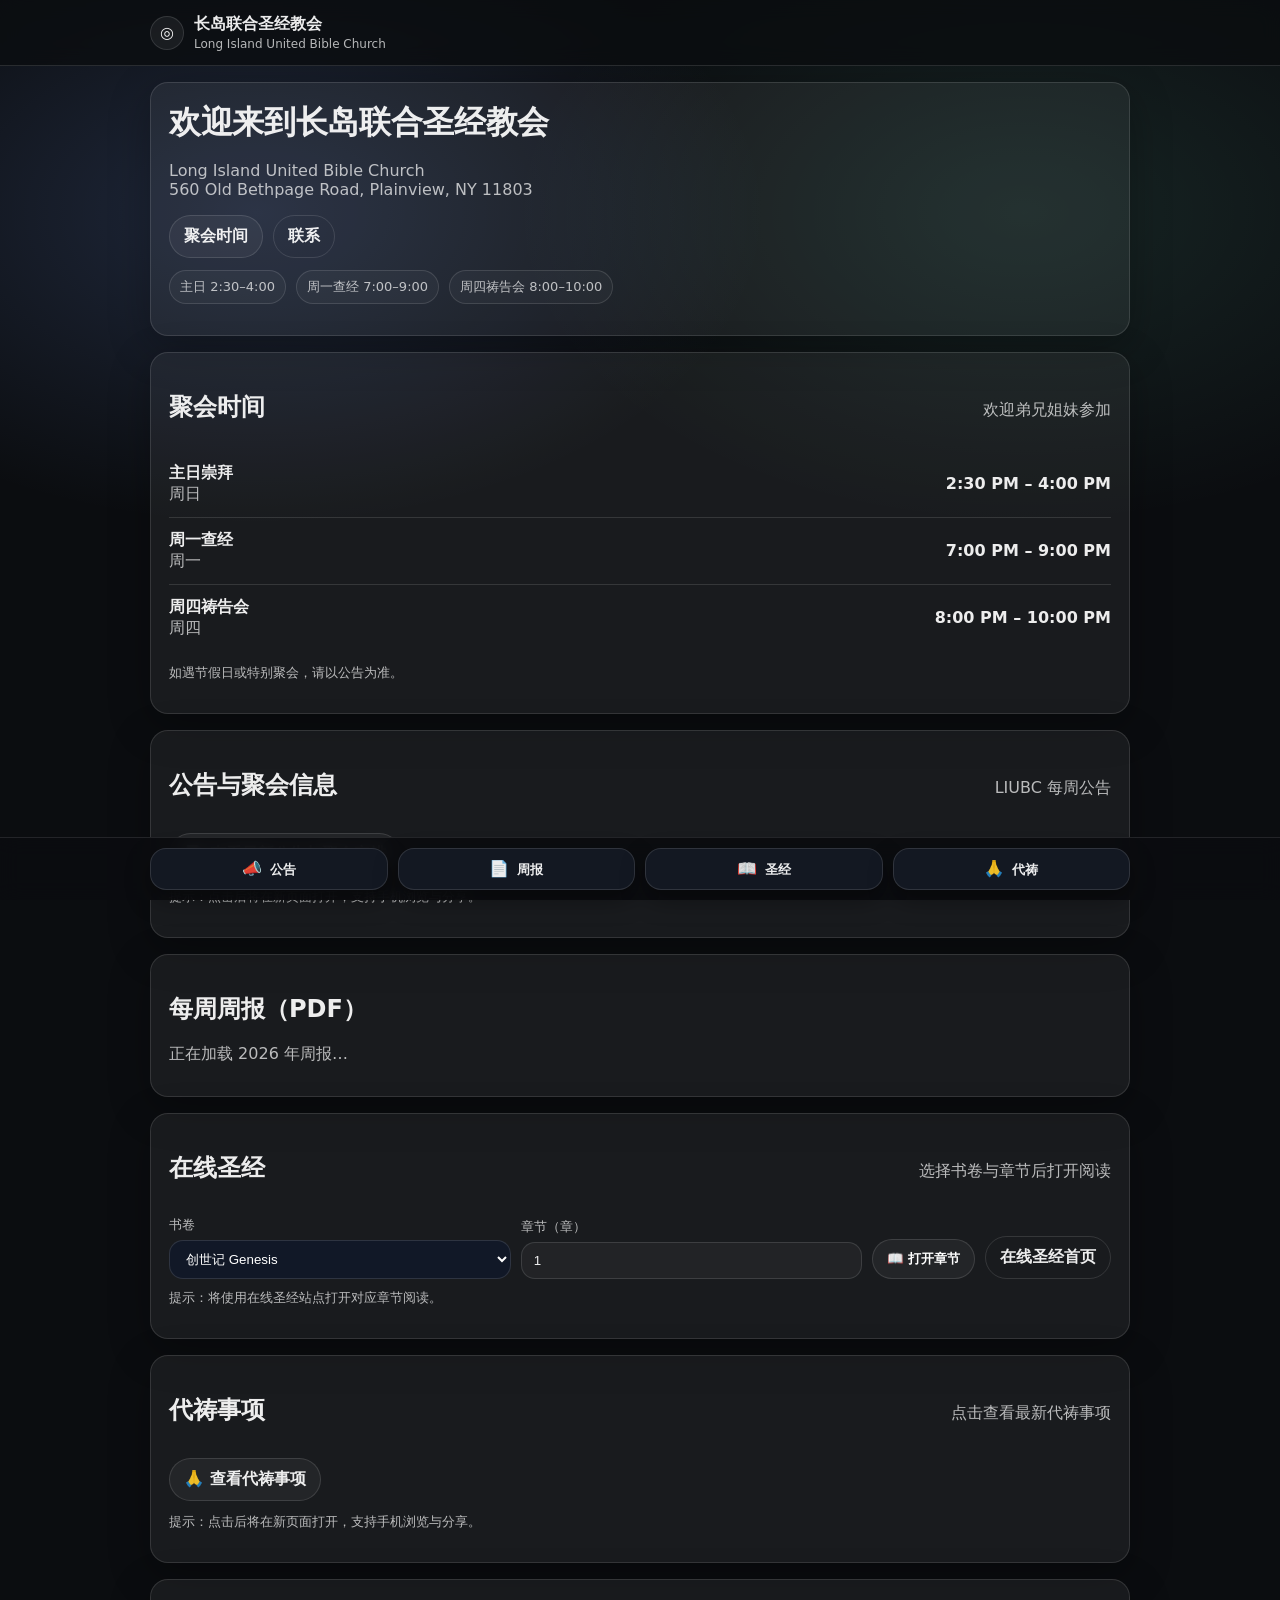
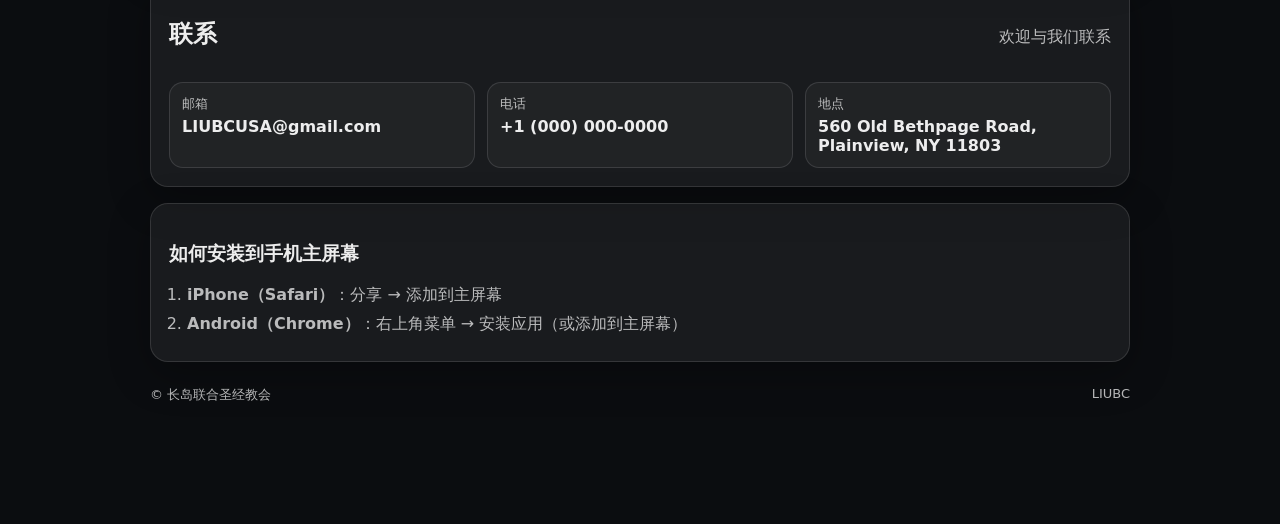
==== commit 016f7f55: "Update print statement from 'Hello' to 'Goodbye'" ====
--- a/index.html
+++ b/index.html
@@ -311,7 +311,7 @@
            href="https://www.notion.so/2d2ae3f395378040bc68e371b18e3738?source=copy_link"
            target="_blank"
            rel="noreferrer">
-          🙏 查看代祷事项（Notion）
+          🙏 查看代祷事项
         </a>
       </div>
 
@@ -354,7 +354,7 @@
 
     <footer class="footer">
       <div class="muted small">© <span id="year"></span> 长岛联合圣经教会</div>
-      <div class="muted small">PWA 教会应用</div>
+      <div class="muted small">LIUBC</div>
     </footer>
   </main>
 
@@ -633,3 +633,4 @@
 
 
 
+
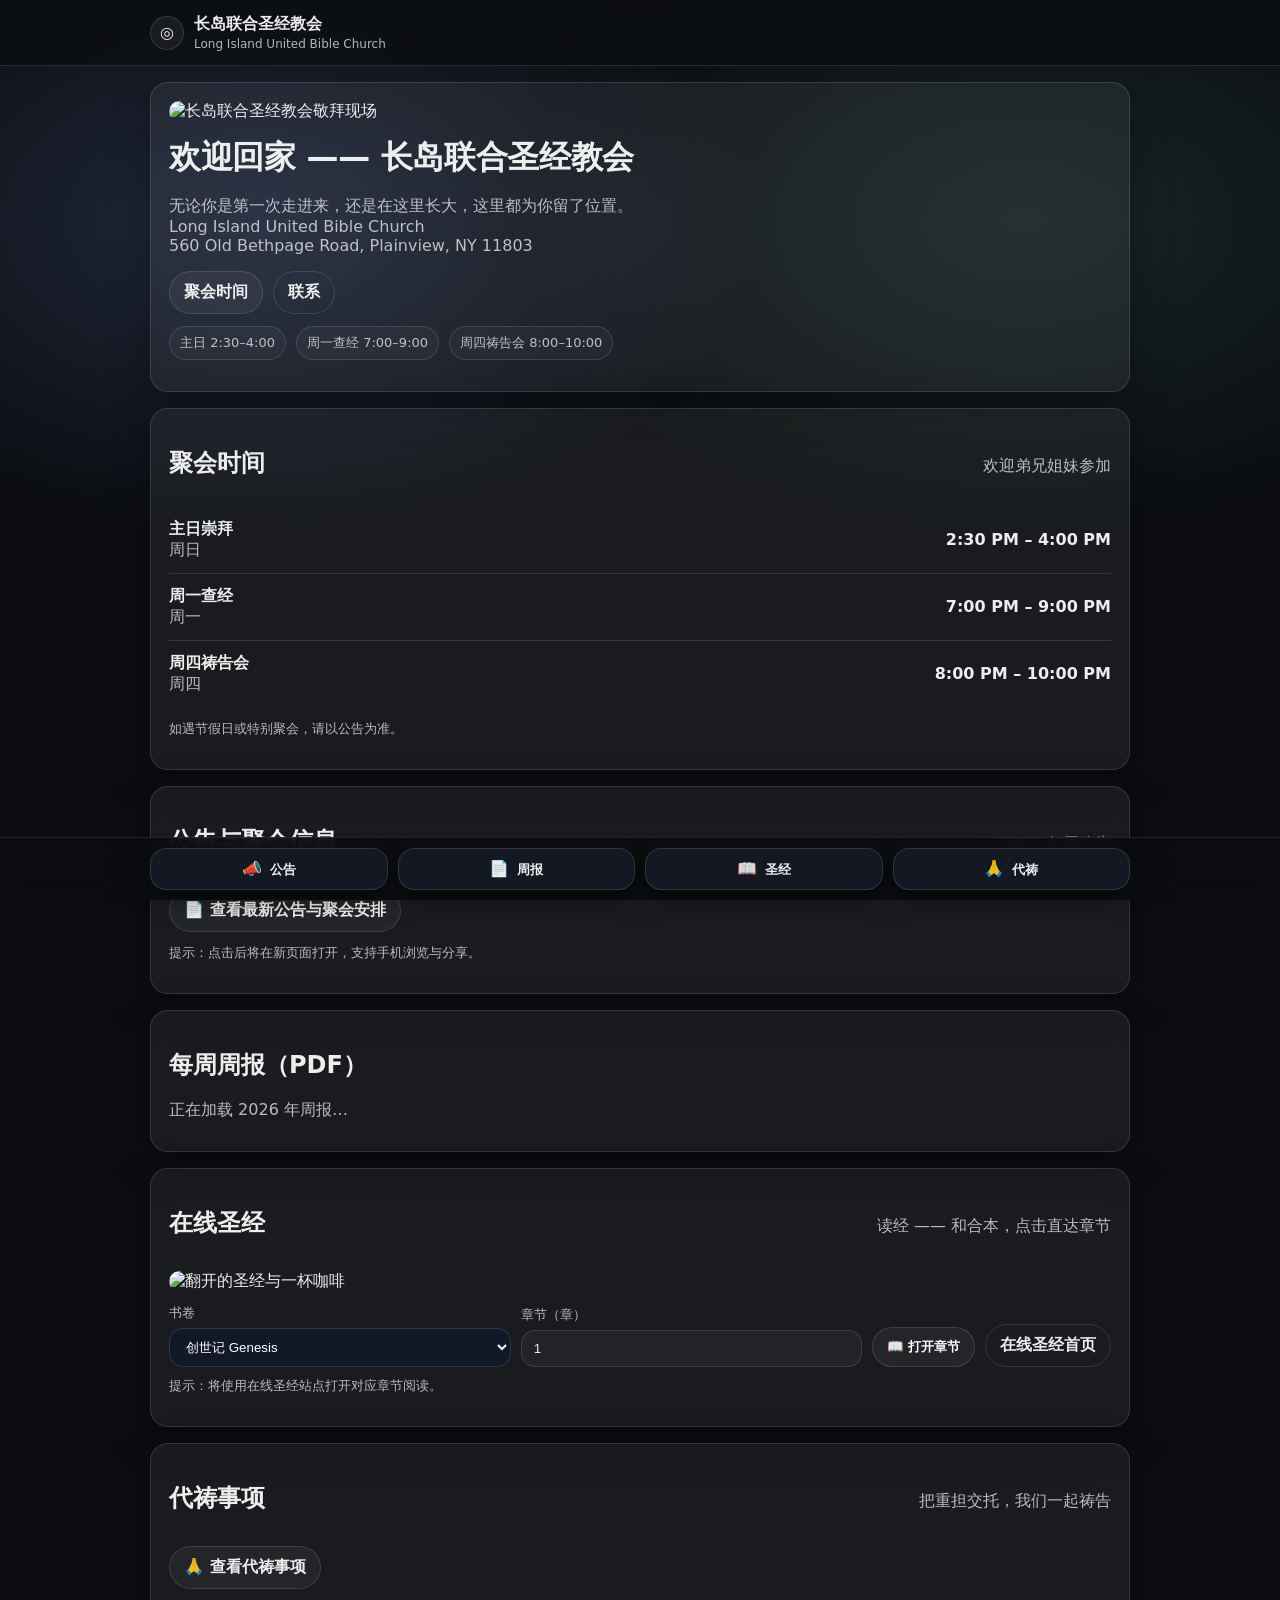
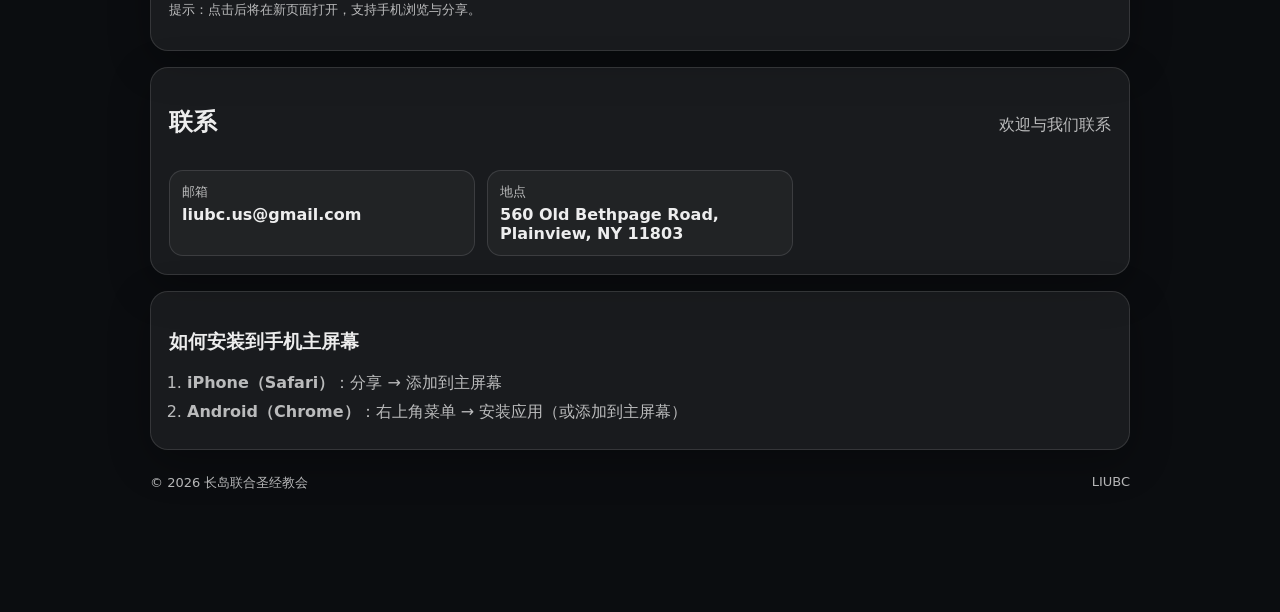
==== commit 911f2368: "网站改版：新文案+实拍图+SEO（2026-10-01）" ====
--- a/index.html
+++ b/index.html
@@ -1,636 +1,530 @@
-<!doctype html>
-<html lang="zh-CN">
-<head>
-  <meta charset="utf-8" />
-  <meta name="viewport" content="width=device-width, initial-scale=1, viewport-fit=cover" />
-
-  <title>长岛联合圣经教会</title>
-  <meta name="description" content="长岛联合圣经教会｜聚会时间｜公告｜周报｜在线圣经｜代祷｜联系" />
-  <meta name="theme-color" content="#0b0d10" />
-
-  <!-- iOS PWA -->
-  <meta name="apple-mobile-web-app-capable" content="yes">
-  <meta name="apple-mobile-web-app-title" content="联合圣经教会">
-  <meta name="apple-mobile-web-app-status-bar-style" content="black-translucent">
-
-  <link rel="manifest" href="manifest.webmanifest" />
-  <link rel="icon" href="icons/icon-192.png" />
-  <link rel="apple-touch-icon" href="icons/icon-192.png" />
-  <link rel="stylesheet" href="styles.css" />
-
-  <style>
-    body { padding-bottom: 92px; }
-
-    .tabbar{
-      position: fixed; left:0; right:0; bottom:0;
-      z-index: 999;
-      background: color-mix(in srgb, #0b0d10 92%, transparent);
-      border-top: 1px solid rgba(255,255,255,0.10);
-      padding: 10px 12px calc(10px + env(safe-area-inset-bottom));
-      backdrop-filter: blur(10px);
-      -webkit-backdrop-filter: blur(10px);
-    }
-    .tabbar-inner{
-      max-width: 980px;
-      margin: 0 auto;
-      display:grid;
-      grid-template-columns: repeat(4, 1fr);
-      gap:10px;
-    }
-    .tabbtn{
-      display:flex; align-items:center; justify-content:center; gap:8px;
-      padding:12px 10px;
-      border-radius:16px;
-      text-decoration:none;
-      font-weight:800;
-      color: rgba(255,255,255,0.92);
-      background:#131822;
-      border:1px solid rgba(255,255,255,0.12);
-      box-shadow:0 10px 24px rgba(0,0,0,0.35);
-      user-select:none;
-      -webkit-tap-highlight-color: transparent;
-    }
-    .tabbtn:active{ transform: translateY(1px); box-shadow:0 6px 16px rgba(0,0,0,0.35); }
-    .tabicon{ font-size:16px; line-height:1; }
-    .tabtext{ font-size:13px; line-height:1; }
-    @media (max-width:420px){ .tabtext{font-size:12px;} .tabbtn{padding:12px 8px;} }
-
-    .bible-form{ display:flex; gap:10px; flex-wrap:wrap; margin-top:12px; align-items:end; }
-    .bible-label{ display:flex; flex-direction:column; gap:6px; min-width:200px; flex: 1 1 220px; }
-    .bible-input{
-      padding:10px 12px;
-      border-radius:14px;
-      border:1px solid rgba(255,255,255,0.12);
-      background: rgba(255,255,255,0.04);
-      color:inherit;
-      outline:none;
-    }
-    .bible-input:focus{ border-color: rgba(255,255,255,0.28); }
-
-    .pdf-list{ list-style:none; padding:0; margin:12px 0 0; }
-    .pdf-item{
-      display:flex; align-items:center; justify-content:space-between; gap:12px;
-      padding:12px 0; border-top:1px solid rgba(255,255,255,0.10);
-    }
-    .pdf-item:first-child{ border-top:none; }
-    .pdf-title{ font-weight:900; }
-    .pdf-actions{ display:flex; gap:10px; flex-wrap:wrap; }
-    .pdf-actions a{ text-decoration:none; }
-
-    html { scroll-behavior: smooth; }
-  </style>
-</head>
-
-<body>
-  <header class="header">
-    <div class="container header-inner">
-      <div class="brand">
-        <div class="logo" aria-hidden="true">◎</div>
-        <div>
-          <div class="title">长岛联合圣经教会</div>
-          <div class="subtitle">Long Island United Bible Church</div>
-        </div>
-      </div>
-
-      <button id="installBtn" class="btn ghost" type="button" style="display:none;">
-        安装到手机
-      </button>
-    </div>
-  </header>
-
-  <main class="container">
-    <section class="card hero" id="top">
-      <h1>欢迎来到长岛联合圣经教会</h1>
-      <p class="muted">
-        Long Island United Bible Church<br>
-        560 Old Bethpage Road, Plainview, NY 11803
-      </p>
-
-      <div class="quick">
-        <a class="btn" href="#schedule">聚会时间</a>
-        <a class="btn ghost" href="#contact">联系</a>
-      </div>
-
-      <div class="pill-row">
-        <span class="pill">主日 2:30–4:00</span>
-        <span class="pill">周一查经 7:00–9:00</span>
-        <span class="pill">周四祷告会 8:00–10:00</span>
-      </div>
-
-      <p class="muted small" style="margin-top:10px;">
-      </p>
-    </section>
-
-    <section id="schedule" class="card">
-      <div class="section-head">
-        <h2>聚会时间</h2>
-        <p class="muted">欢迎弟兄姐妹参加</p>
-      </div>
-
-      <div class="list">
-        <div class="row">
-          <div class="row-left">
-            <div class="row-title">主日崇拜</div>
-            <div class="muted">周日</div>
-          </div>
-          <div class="row-right">
-            <div class="time">2:30 PM – 4:00 PM</div>
-          </div>
-        </div>
-
-        <div class="row">
-          <div class="row-left">
-            <div class="row-title">周一查经</div>
-            <div class="muted">周一</div>
-          </div>
-          <div class="row-right">
-            <div class="time">7:00 PM – 9:00 PM</div>
-          </div>
-        </div>
-
-        <div class="row">
-          <div class="row-left">
-            <div class="row-title">周四祷告会</div>
-            <div class="muted">周四</div>
-          </div>
-          <div class="row-right">
-            <div class="time">8:00 PM – 10:00 PM</div>
-          </div>
-        </div>
-      </div>
-
-      <p class="muted small">如遇节假日或特别聚会，请以公告为准。</p>
-    </section>
-
-    <section id="announcements" class="card">
-      <div class="section-head">
-        <h2>公告与聚会信息</h2>
-        <p class="muted">LIUBC 每周公告</p>
-      </div>
-
-      <div class="contact-links" style="margin-top:12px;">
-        <a class="btn"
-           href="https://www.notion.so/2d1ae3f3953780b595f8dc93ccfad4d0?source=copy_link"
-           target="_blank"
-           rel="noreferrer">
-          📄 查看最新公告与聚会安排
-        </a>
-      </div>
-
-      <p class="muted small" style="margin-top:12px;">
-        提示：点击后将在新页面打开，支持手机浏览与分享。
-      </p>
-    </section>
-
-    <!-- ✅ 最新 5 份（按年份文件夹，文件名 YYYY-MM-DD.pdf） -->
-    <section id="weekly-pdf" class="card">
-      <div class="section-head">
-        <h2>每周周报（PDF）</h2>
-        <p class="muted"></p>
-      </div>
-
-      <div id="pdfStatus" class="muted">正在读取 PDF 列表…</div>
-      <ul id="pdfList" class="pdf-list"></ul>
-
-      <div class="contact-links" style="margin-top:12px;">
-        <a id="pdfYearFolderBtn" class="btn ghost" href="#" target="_blank" rel="noreferrer" style="display:none;">
-          📁 查看今年全部周报（文件夹）
-        </a>
-      </div>
-
-      <p class="muted small" style="margin-top:12px;">
-      </strong>
-      </p>
-    </section>
-
-    <section id="bible" class="card">
-      <div class="section-head">
-        <h2>在线圣经</h2>
-        <p class="muted">选择书卷与章节后打开阅读</p>
-      </div>
-
-      <div class="bible-form">
-        <label class="bible-label">
-          <span class="muted small">书卷</span>
-          <select id="bibleBook" class="bible-input">
-            <option value="Genesis">创世记 Genesis</option>
-            <option value="Exodus">出埃及记 Exodus</option>
-            <option value="Leviticus">利未记 Leviticus</option>
-            <option value="Numbers">民数记 Numbers</option>
-            <option value="Deuteronomy">申命记 Deuteronomy</option>
-            <option value="Joshua">约书亚记 Joshua</option>
-            <option value="Judges">士师记 Judges</option>
-            <option value="Ruth">路得记 Ruth</option>
-            <option value="1 Samuel">撒母耳记上 1 Samuel</option>
-            <option value="2 Samuel">撒母耳记下 2 Samuel</option>
-            <option value="1 Kings">列王纪上 1 Kings</option>
-            <option value="2 Kings">列王纪下 2 Kings</option>
-            <option value="1 Chronicles">历代志上 1 Chronicles</option>
-            <option value="2 Chronicles">历代志下 2 Chronicles</option>
-            <option value="Ezra">以斯拉记 Ezra</option>
-            <option value="Nehemiah">尼希米记 Nehemiah</option>
-            <option value="Esther">以斯帖记 Esther</option>
-            <option value="Job">约伯记 Job</option>
-            <option value="Psalms">诗篇 Psalms</option>
-            <option value="Proverbs">箴言 Proverbs</option>
-            <option value="Ecclesiastes">传道书 Ecclesiastes</option>
-            <option value="Song of Solomon">雅歌 Song of Solomon</option>
-            <option value="Isaiah">以赛亚书 Isaiah</option>
-            <option value="Jeremiah">耶利米书 Jeremiah</option>
-            <option value="Lamentations">耶利米哀歌 Lamentations</option>
-            <option value="Ezekiel">以西结书 Ezekiel</option>
-            <option value="Daniel">但以理书 Daniel</option>
-            <option value="Hosea">何西阿书 Hosea</option>
-            <option value="Joel">约珥书 Joel</option>
-            <option value="Amos">阿摩司书 Amos</option>
-            <option value="Obadiah">俄巴底亚书 Obadiah</option>
-            <option value="Jonah">约拿书 Jonah</option>
-            <option value="Micah">弥迦书 Micah</option>
-            <option value="Nahum">那鸿书 Nahum</option>
-            <option value="Habakkuk">哈巴谷书 Habakkuk</option>
-            <option value="Zephaniah">西番雅书 Zephaniah</option>
-            <option value="Haggai">哈该书 Haggai</option>
-            <option value="Zechariah">撒迦利亚书 Zechariah</option>
-            <option value="Malachi">玛拉基书 Malachi</option>
-            <option value="Matthew">马太福音 Matthew</option>
-            <option value="Mark">马可福音 Mark</option>
-            <option value="Luke">路加福音 Luke</option>
-            <option value="John">约翰福音 John</option>
-            <option value="Acts">使徒行传 Acts</option>
-            <option value="Romans">罗马书 Romans</option>
-            <option value="1 Corinthians">哥林多前书 1 Corinthians</option>
-            <option value="2 Corinthians">哥林多后书 2 Corinthians</option>
-            <option value="Galatians">加拉太书 Galatians</option>
-            <option value="Ephesians">以弗所书 Ephesians</option>
-            <option value="Philippians">腓立比书 Philippians</option>
-            <option value="Colossians">歌罗西书 Colossians</option>
-            <option value="1 Thessalonians">帖撒罗尼迦前书 1 Thessalonians</option>
-            <option value="2 Thessalonians">帖撒罗尼迦后书 2 Thessalonians</option>
-            <option value="1 Timothy">提摩太前书 1 Timothy</option>
-            <option value="2 Timothy">提摩太后书 2 Timothy</option>
-            <option value="Titus">提多书 Titus</option>
-            <option value="Philemon">腓利门书 Philemon</option>
-            <option value="Hebrews">希伯来书 Hebrews</option>
-            <option value="James">雅各书 James</option>
-            <option value="1 Peter">彼得前书 1 Peter</option>
-            <option value="2 Peter">彼得后书 2 Peter</option>
-            <option value="1 John">约翰一书 1 John</option>
-            <option value="2 John">约翰二书 2 John</option>
-            <option value="3 John">约翰三书 3 John</option>
-            <option value="Jude">犹大书 Jude</option>
-            <option value="Revelation">启示录 Revelation</option>
-          </select>
-        </label>
-
-        <label class="bible-label">
-          <span class="muted small">章节（章）</span>
-          <input id="bibleChapter" class="bible-input" type="text" inputmode="numeric" placeholder="例如：3 或 3:16" value="1" />
-        </label>
-
-        <button id="openBibleBtn" class="btn" type="button">📖 打开章节</button>
-        </button>
-
-        <a class="btn ghost" href="https://www.bible.com/zh-CN/bible" target="_blank" rel="noreferrer">
-          在线圣经首页
-        </a>
-      </div>
-
-      <p class="muted small" style="margin-top:10px;">
-        提示：将使用在线圣经站点打开对应章节阅读。
-      </p>
-    </section>
-
-    <section id="prayer" class="card">
-      <div class="section-head">
-        <h2>代祷事项</h2>
-        <p class="muted">点击查看最新代祷事项</p>
-      </div>
-
-      <div class="contact-links" style="margin-top:12px;">
-        <a class="btn"
-           href="https://www.notion.so/2d2ae3f395378040bc68e371b18e3738?source=copy_link"
-           target="_blank"
-           rel="noreferrer">
-          🙏 查看代祷事项
-        </a>
-      </div>
-
-      <p class="muted small" style="margin-top:12px;">
-        提示：点击后将在新页面打开，支持手机浏览与分享。
-      </p>
-    </section>
-
-    <section id="contact" class="card">
-      <div class="section-head">
-        <h2>联系</h2>
-        <p class="muted">欢迎与我们联系</p>
-      </div>
-
-      <div class="contact-grid">
-        <div class="contact-item">
-          <div class="contact-label">邮箱</div>
-          <a class="contact-value" href="mailto:LIUBCUSA@gmail.com">LIUBCUSA@gmail.com</a>
-        </div>
-
-        <div class="contact-item">
-          <div class="contact-label">电话</div>
-          <a class="contact-value" href="tel:+1-000-000-0000">+1 (000) 000-0000</a>
-        </div>
-
-        <div class="contact-item">
-          <div class="contact-label">地点</div>
-          <div class="contact-value">560 Old Bethpage Road, Plainview, NY 11803</div>
-        </div>
-      </div>
-    </section>
-
-    <section class="card smallprint">
-      <h3>如何安装到手机主屏幕</h3>
-      <ol class="steps">
-        <li><strong>iPhone（Safari）</strong>：分享 → 添加到主屏幕</li>
-        <li><strong>Android（Chrome）</strong>：右上角菜单 → 安装应用（或添加到主屏幕）</li>
-      </ol>
-    </section>
-
-    <footer class="footer">
-      <div class="muted small">© <span id="year"></span> 长岛联合圣经教会</div>
-      <div class="muted small">LIUBC</div>
-    </footer>
-  </main>
-
-  <nav class="tabbar" aria-label="App navigation">
-    <div class="tabbar-inner">
-      <a class="tabbtn" href="#announcements" aria-label="公告与聚会信息">
-        <span class="tabicon">📣</span><span class="tabtext">公告</span>
-      </a>
-      <a class="tabbtn" href="#weekly-pdf" aria-label="每周周报 PDF">
-        <span class="tabicon">📄</span><span class="tabtext">周报</span>
-      </a>
-      <a class="tabbtn" href="#bible" aria-label="在线圣经">
-        <span class="tabicon">📖</span><span class="tabtext">圣经</span>
-      </a>
-      <a class="tabbtn"
-         href="https://www.notion.so/2d2ae3f395378040bc68e371b18e3738?source=copy_link"
-         target="_blank"
-         rel="noreferrer"
-         aria-label="代祷事项（Notion）">
-        <span class="tabicon">🙏</span><span class="tabtext">代祷</span>
-      </a>
-    </div>
-  </nav>
-
-  <script>
-    document.getElementById("year").textContent = new Date().getFullYear();
-<script>
-  function openBibleChapter() {
-    // ✅ 使用 YouVersion（bible.com）“直达章节/经节”链接
-    // 译本：新标点和合本, 神版（简体）CUNPSS-神，版本ID：48
-    const VERSION_ID = 48;
-    const VERSION_CODE = "CUNPSS-神"; // 会自动编码成 URL 可用格式
-
-    // 你的下拉框 value 是英文书名（Genesis / Exodus ...）
-    // 这里做一个映射 -> YouVersion 书卷缩写（GEN / EXO ...）
-    const BOOK_CODE = {
-      "Genesis": "GEN",
-      "Exodus": "EXO",
-      "Leviticus": "LEV",
-      "Numbers": "NUM",
-      "Deuteronomy": "DEU",
-      "Joshua": "JOS",
-      "Judges": "JDG",
-      "Ruth": "RUT",
-      "1 Samuel": "1SA",
-      "2 Samuel": "2SA",
-      "1 Kings": "1KI",
-      "2 Kings": "2KI",
-      "1 Chronicles": "1CH",
-      "2 Chronicles": "2CH",
-      "Ezra": "EZR",
-      "Nehemiah": "NEH",
-      "Esther": "EST",
-      "Job": "JOB",
-      "Psalms": "PSA",
-      "Proverbs": "PRO",
-      "Ecclesiastes": "ECC",
-      "Song of Solomon": "SNG",
-      "Isaiah": "ISA",
-      "Jeremiah": "JER",
-      "Lamentations": "LAM",
-      "Ezekiel": "EZK",
-      "Daniel": "DAN",
-      "Hosea": "HOS",
-      "Joel": "JOL",
-      "Amos": "AMO",
-      "Obadiah": "OBA",
-      "Jonah": "JON",
-      "Micah": "MIC",
-      "Nahum": "NAM",
-      "Habakkuk": "HAB",
-      "Zephaniah": "ZEP",
-      "Haggai": "HAG",
-      "Zechariah": "ZEC",
-      "Malachi": "MAL",
-      "Matthew": "MAT",
-      "Mark": "MRK",
-      "Luke": "LUK",
-      "John": "JHN",
-      "Acts": "ACT",
-      "Romans": "ROM",
-      "1 Corinthians": "1CO",
-      "2 Corinthians": "2CO",
-      "Galatians": "GAL",
-      "Ephesians": "EPH",
-      "Philippians": "PHP",
-      "Colossians": "COL",
-      "1 Thessalonians": "1TH",
-      "2 Thessalonians": "2TH",
-      "1 Timothy": "1TI",
-      "2 Timothy": "2TI",
-      "Titus": "TIT",
-      "Philemon": "PHM",
-      "Hebrews": "HEB",
-      "James": "JAS",
-      "1 Peter": "1PE",
-      "2 Peter": "2PE",
-      "1 John": "1JN",
-      "2 John": "2JN",
-      "3 John": "3JN",
-      "Jude": "JUD",
-      "Revelation": "REV"
-    };
-
-    const bookName = document.getElementById("bibleBook").value;
-    const book = BOOK_CODE[bookName];
-
-    // 允许输入： "3" 或 "3:16"
-    const raw = String(document.getElementById("bibleChapter").value || "1").trim();
-
-    // 基本校验
-    if (!book) {
-      alert("书卷识别失败，请刷新页面后重试。");
-      return;
-    }
-    if (!raw) {
-      alert("请输入章节，例如：1 或 3:16");
-      return;
-    }
-
-    let chapter = 1;
-    let verse = null;
-
-    // 支持 3:16
-    if (raw.includes(":")) {
-      const parts = raw.split(":").map(s => s.trim());
-      chapter = parseInt(parts[0], 10);
-      verse = parseInt(parts[1], 10);
-    } else {
-      chapter = parseInt(raw, 10);
-    }
-
-    if (!Number.isFinite(chapter) || chapter <= 0) chapter = 1;
-    if (verse !== null && (!Number.isFinite(verse) || verse <= 0)) verse = null;
-
-    // ✅ 生成直达链接（章节或经节）
-    // 章节： https://www.bible.com/bible/48/GEN.1.CUNPSS-神
-    // 经节： https://www.bible.com/bible/48/JHN.3.16.CUNPSS-神
-    const ref = verse ? `${book}.${chapter}.${verse}` : `${book}.${chapter}`;
-    const url = `https://www.bible.com/bible/${VERSION_ID}/${ref}.${encodeURIComponent(VERSION_CODE)}`;
-
-    window.open(url, "_blank", "noopener,noreferrer");
-  }
-</script>
-  </script>
-
-  <script src="pdf-list.js"></script>
-
-  <script>
-    if ("serviceWorker" in navigator) {
-      window.addEventListener("load", () => {
-        navigator.serviceWorker.register("/liubc-app/sw.js").catch(() => {});
-      });
-    }
-  </script>
-
-  <script>
-    let deferredPrompt = null;
-    const installBtn = document.getElementById("installBtn");
-
-    window.addEventListener("beforeinstallprompt", (e) => {
-      e.preventDefault();
-      deferredPrompt = e;
-      if (installBtn) installBtn.style.display = "inline-flex";
-    });
-
-    installBtn?.addEventListener("click", async () => {
-      if (!deferredPrompt) return;
-      deferredPrompt.prompt();
-      try { await deferredPrompt.userChoice; } catch (_) {}
-      deferredPrompt = null;
-      installBtn.style.display = "none";
-    });
-
-    window.addEventListener("appinstalled", () => {
-      if (installBtn) installBtn.style.display = "none";
-      deferredPrompt = null;
-    });
-  </script>
-  <script>
-  (function () {
-    // 让下拉菜单在深色主题可读
-    const style = document.createElement("style");
-    style.textContent = `
-      #bibleBook, #bibleBook option, select option {
-        background: #111827 !important;
-        color: #ffffff !important;
-      }
-      :root { color-scheme: dark; }
-    `;
-    document.head.appendChild(style);
-
-    // ✅ 版本：简体和合本（带神字）
-    const VERSION_ID = 48;
-    const VERSION_CODE = "CUNPSS-神";
-
-    // 你的下拉框 value 是英文书名 -> 映射为 YouVersion 书卷缩写
-    const BOOK_CODE = {
-      "Genesis":"GEN","Exodus":"EXO","Leviticus":"LEV","Numbers":"NUM","Deuteronomy":"DEU",
-      "Joshua":"JOS","Judges":"JDG","Ruth":"RUT","1 Samuel":"1SA","2 Samuel":"2SA",
-      "1 Kings":"1KI","2 Kings":"2KI","1 Chronicles":"1CH","2 Chronicles":"2CH",
-      "Ezra":"EZR","Nehemiah":"NEH","Esther":"EST","Job":"JOB","Psalms":"PSA",
-      "Proverbs":"PRO","Ecclesiastes":"ECC","Song of Solomon":"SNG","Isaiah":"ISA",
-      "Jeremiah":"JER","Lamentations":"LAM","Ezekiel":"EZK","Daniel":"DAN","Hosea":"HOS",
-      "Joel":"JOL","Amos":"AMO","Obadiah":"OBA","Jonah":"JON","Micah":"MIC","Nahum":"NAM",
-      "Habakkuk":"HAB","Zephaniah":"ZEP","Haggai":"HAG","Zechariah":"ZEC","Malachi":"MAL",
-      "Matthew":"MAT","Mark":"MRK","Luke":"LUK","John":"JHN","Acts":"ACT","Romans":"ROM",
-      "1 Corinthians":"1CO","2 Corinthians":"2CO","Galatians":"GAL","Ephesians":"EPH",
-      "Philippians":"PHP","Colossians":"COL","1 Thessalonians":"1TH","2 Thessalonians":"2TH",
-      "1 Timothy":"1TI","2 Timothy":"2TI","Titus":"TIT","Philemon":"PHM","Hebrews":"HEB",
-      "James":"JAS","1 Peter":"1PE","2 Peter":"2PE","1 John":"1JN","2 John":"2JN",
-      "3 John":"3JN","Jude":"JUD","Revelation":"REV"
-    };
-
-    function buildBibleUrl() {
-      const bookName = document.getElementById("bibleBook")?.value;
-      const book = BOOK_CODE[bookName];
-      if (!book) throw new Error("书卷识别失败（bibleBook value 不匹配）");
-
-      // ✅ 允许输入：3 或 3:16
-      const raw = String(document.getElementById("bibleChapter")?.value || "").trim();
-      if (!raw) throw new Error("请输入章节，例如：3 或 3:16");
-
-      let chapter = 1;
-      let verse = null;
-
-      if (raw.includes(":")) {
-        const parts = raw.split(":").map(s => s.trim());
-        chapter = parseInt(parts[0], 10);
-        verse = parseInt(parts[1], 10);
-      } else {
-        chapter = parseInt(raw, 10);
-      }
-
-      if (!Number.isFinite(chapter) || chapter <= 0) chapter = 1;
-      if (verse !== null && (!Number.isFinite(verse) || verse <= 0)) verse = null;
-
-      const ref = verse ? `${book}.${chapter}.${verse}` : `${book}.${chapter}`;
-      return `https://www.bible.com/bible/${VERSION_ID}/${ref}.${encodeURIComponent(VERSION_CODE)}`;
-    }
-
-    // ✅ 强制绑定按钮点击（不依赖 onclick）
-    window.addEventListener("DOMContentLoaded", () => {
-      const btn = document.getElementById("openBibleBtn");
-      if (!btn) {
-        console.error("找不到按钮 #openBibleBtn");
-        return;
-      }
-
-      btn.addEventListener("click", (e) => {
-        e.preventDefault();
-
-        try {
-          const url = buildBibleUrl();
-
-          // ✅ 先给一个“确实点到了”的反馈（你测试用）
-          // 如果你确认正常了，可以把下一行删掉
-          // alert("正在打开：" + url);
-
-          // ✅ 用 location 跳转（手机不会拦截）
-          window.location.href = url;
-        } catch (err) {
-          console.error(err);
-          alert(err?.message || "打开失败，请检查输入格式。");
-        }
-      }, { passive: false });
-    });
-  })();
-</script>
-</body>
-</html>
-
-
-
-
-
-
-
-
+<!doctype html>
+<html lang="zh-CN">
+<head>
+  <meta charset="utf-8" />
+  <meta name="viewport" content="width=device-width, initial-scale=1, viewport-fit=cover" />
+
+  <title>长岛联合圣经教会</title>
+  <meta name="description" content="长岛联合圣经教会｜聚会时间｜公告｜周报｜在线圣经｜代祷｜联系" />
+  <link rel="canonical" href="https://zjie2025.github.io/liubc-app/">
+  <meta property="og:type" content="website">
+  <meta property="og:locale" content="zh_CN">
+  <meta property="og:title" content="长岛联合圣经教会">
+  <meta property="og:description" content="长岛联合圣经教会｜聚会时间｜公告｜周报｜在线圣经｜代祷｜联系">
+  <meta property="og:url" content="https://zjie2025.github.io/liubc-app/">
+  <meta property="og:image" content="https://zjie2025.github.io/liubc-app/images/hero-worship.webp">
+  <script type="application/ld+json">
+  {"@context":"https://schema.org","@type":"Church",
+   "name":"长岛联合圣经教会",
+   "url":"https://zjie2025.github.io/liubc-app/",
+   "email":"liubc.us@gmail.com"}
+  </script>
+  <meta name="theme-color" content="#0b0d10" />
+
+  <!-- iOS PWA -->
+  <meta name="apple-mobile-web-app-capable" content="yes">
+  <meta name="apple-mobile-web-app-title" content="联合圣经教会">
+  <meta name="apple-mobile-web-app-status-bar-style" content="black-translucent">
+
+  <link rel="manifest" href="manifest.webmanifest" />
+  <link rel="icon" href="icons/icon-192.png" />
+  <link rel="apple-touch-icon" href="icons/icon-192.png" />
+  <link rel="stylesheet" href="styles.css" />
+
+  <style>
+    body { padding-bottom: 92px; }
+    .hero-img { width: 100%; height: 230px; object-fit: cover; border-radius: 14px; margin-bottom: 14px; }
+
+    .tabbar{
+      position: fixed; left:0; right:0; bottom:0;
+      z-index: 999;
+      background: color-mix(in srgb, #0b0d10 92%, transparent);
+      border-top: 1px solid rgba(255,255,255,0.10);
+      padding: 10px 12px calc(10px + env(safe-area-inset-bottom));
+      backdrop-filter: blur(10px);
+      -webkit-backdrop-filter: blur(10px);
+    }
+    .tabbar-inner{
+      max-width: 980px;
+      margin: 0 auto;
+      display:grid;
+      grid-template-columns: repeat(4, 1fr);
+      gap:10px;
+    }
+    .tabbtn{
+      display:flex; align-items:center; justify-content:center; gap:8px;
+      padding:12px 10px;
+      border-radius:16px;
+      text-decoration:none;
+      font-weight:800;
+      color: rgba(255,255,255,0.92);
+      background:#131822;
+      border:1px solid rgba(255,255,255,0.12);
+      box-shadow:0 10px 24px rgba(0,0,0,0.35);
+      user-select:none;
+      -webkit-tap-highlight-color: transparent;
+    }
+    .tabbtn:active{ transform: translateY(1px); box-shadow:0 6px 16px rgba(0,0,0,0.35); }
+    .tabicon{ font-size:16px; line-height:1; }
+    .tabtext{ font-size:13px; line-height:1; }
+    @media (max-width:420px){ .tabtext{font-size:12px;} .tabbtn{padding:12px 8px;} }
+
+    .section-img { width: 100%; height: 180px; object-fit: cover; border-radius: 12px; margin-top: 12px; }
+    .bible-form{ display:flex; gap:10px; flex-wrap:wrap; margin-top:12px; align-items:end; }
+    .bible-label{ display:flex; flex-direction:column; gap:6px; min-width:200px; flex: 1 1 220px; }
+    .bible-input{
+      padding:10px 12px;
+      border-radius:14px;
+      border:1px solid rgba(255,255,255,0.12);
+      background: rgba(255,255,255,0.04);
+      color:inherit;
+      outline:none;
+    }
+    .bible-input:focus{ border-color: rgba(255,255,255,0.28); }
+
+    .pdf-list{ list-style:none; padding:0; margin:12px 0 0; }
+    .pdf-item{
+      display:flex; align-items:center; justify-content:space-between; gap:12px;
+      padding:12px 0; border-top:1px solid rgba(255,255,255,0.10);
+    }
+    .pdf-item:first-child{ border-top:none; }
+    .pdf-title{ font-weight:900; }
+    .pdf-actions{ display:flex; gap:10px; flex-wrap:wrap; }
+    .pdf-actions a{ text-decoration:none; }
+
+    html { scroll-behavior: smooth; }
+  </style>
+</head>
+
+<body>
+  <header class="header">
+    <div class="container header-inner">
+      <div class="brand">
+        <div class="logo" aria-hidden="true">◎</div>
+        <div>
+          <div class="title">长岛联合圣经教会</div>
+          <div class="subtitle">Long Island United Bible Church</div>
+        </div>
+      </div>
+
+      <button id="installBtn" class="btn ghost" type="button" style="display:none;">
+        安装到手机
+      </button>
+    </div>
+  </header>
+
+  <main class="container">
+    <section class="card hero" id="top">
+      <img class="hero-img" src="images/hero-worship.webp" alt="长岛联合圣经教会敬拜现场">
+      <h1>欢迎回家 —— 长岛联合圣经教会</h1>
+      <p class="muted">
+        无论你是第一次走进来，还是在这里长大，这里都为你留了位置。<br>
+        Long Island United Bible Church<br>
+        560 Old Bethpage Road, Plainview, NY 11803
+      </p>
+
+      <div class="quick">
+        <a class="btn" href="#schedule">聚会时间</a>
+        <a class="btn ghost" href="#contact">联系</a>
+      </div>
+
+      <div class="pill-row">
+        <span class="pill">主日 2:30–4:00</span>
+        <span class="pill">周一查经 7:00–9:00</span>
+        <span class="pill">周四祷告会 8:00–10:00</span>
+      </div>
+
+      <p class="muted small" style="margin-top:10px;">
+      </p>
+    </section>
+
+    <section id="schedule" class="card">
+      <div class="section-head">
+        <h2>聚会时间</h2>
+        <p class="muted">欢迎弟兄姐妹参加</p>
+      </div>
+
+      <div class="list">
+        <div class="row">
+          <div class="row-left">
+            <div class="row-title">主日崇拜</div>
+            <div class="muted">周日</div>
+          </div>
+          <div class="row-right">
+            <div class="time">2:30 PM – 4:00 PM</div>
+          </div>
+        </div>
+
+        <div class="row">
+          <div class="row-left">
+            <div class="row-title">周一查经</div>
+            <div class="muted">周一</div>
+          </div>
+          <div class="row-right">
+            <div class="time">7:00 PM – 9:00 PM</div>
+          </div>
+        </div>
+
+        <div class="row">
+          <div class="row-left">
+            <div class="row-title">周四祷告会</div>
+            <div class="muted">周四</div>
+          </div>
+          <div class="row-right">
+            <div class="time">8:00 PM – 10:00 PM</div>
+          </div>
+        </div>
+      </div>
+
+      <p class="muted small">如遇节假日或特别聚会，请以公告为准。</p>
+    </section>
+
+    <section id="announcements" class="card">
+      <div class="section-head">
+        <h2>公告与聚会信息</h2>
+        <p class="muted">LIUBC 每周公告</p>
+      </div>
+
+      <div class="contact-links" style="margin-top:12px;">
+        <a class="btn"
+           href="https://www.notion.so/2d1ae3f3953780b595f8dc93ccfad4d0?source=copy_link"
+           target="_blank"
+           rel="noreferrer">
+          📄 查看最新公告与聚会安排
+        </a>
+      </div>
+
+      <p class="muted small" style="margin-top:12px;">
+        提示：点击后将在新页面打开，支持手机浏览与分享。
+      </p>
+    </section>
+
+    <!-- ✅ 最新 5 份（按年份文件夹，文件名 YYYY-MM-DD.pdf） -->
+    <section id="weekly-pdf" class="card">
+      <div class="section-head">
+        <h2>每周周报（PDF）</h2>
+        <p class="muted"></p>
+      </div>
+
+      <div id="pdfStatus" class="muted">正在读取 PDF 列表…</div>
+      <ul id="pdfList" class="pdf-list"></ul>
+
+      <div class="contact-links" style="margin-top:12px;">
+        <a id="pdfYearFolderBtn" class="btn ghost" href="#" target="_blank" rel="noreferrer" style="display:none;">
+          📁 查看今年全部周报（文件夹）
+        </a>
+      </div>
+
+
+    </section>
+
+    <section id="bible" class="card">
+      <div class="section-head">
+        <h2>在线圣经</h2>
+        <p class="muted">读经 —— 和合本，点击直达章节</p>
+      </div>
+      <img class="section-img" src="images/bible-coffee.webp" alt="翻开的圣经与一杯咖啡">
+
+      <div class="bible-form">
+        <label class="bible-label">
+          <span class="muted small">书卷</span>
+          <select id="bibleBook" class="bible-input">
+            <option value="Genesis">创世记 Genesis</option>
+            <option value="Exodus">出埃及记 Exodus</option>
+            <option value="Leviticus">利未记 Leviticus</option>
+            <option value="Numbers">民数记 Numbers</option>
+            <option value="Deuteronomy">申命记 Deuteronomy</option>
+            <option value="Joshua">约书亚记 Joshua</option>
+            <option value="Judges">士师记 Judges</option>
+            <option value="Ruth">路得记 Ruth</option>
+            <option value="1 Samuel">撒母耳记上 1 Samuel</option>
+            <option value="2 Samuel">撒母耳记下 2 Samuel</option>
+            <option value="1 Kings">列王纪上 1 Kings</option>
+            <option value="2 Kings">列王纪下 2 Kings</option>
+            <option value="1 Chronicles">历代志上 1 Chronicles</option>
+            <option value="2 Chronicles">历代志下 2 Chronicles</option>
+            <option value="Ezra">以斯拉记 Ezra</option>
+            <option value="Nehemiah">尼希米记 Nehemiah</option>
+            <option value="Esther">以斯帖记 Esther</option>
+            <option value="Job">约伯记 Job</option>
+            <option value="Psalms">诗篇 Psalms</option>
+            <option value="Proverbs">箴言 Proverbs</option>
+            <option value="Ecclesiastes">传道书 Ecclesiastes</option>
+            <option value="Song of Solomon">雅歌 Song of Solomon</option>
+            <option value="Isaiah">以赛亚书 Isaiah</option>
+            <option value="Jeremiah">耶利米书 Jeremiah</option>
+            <option value="Lamentations">耶利米哀歌 Lamentations</option>
+            <option value="Ezekiel">以西结书 Ezekiel</option>
+            <option value="Daniel">但以理书 Daniel</option>
+            <option value="Hosea">何西阿书 Hosea</option>
+            <option value="Joel">约珥书 Joel</option>
+            <option value="Amos">阿摩司书 Amos</option>
+            <option value="Obadiah">俄巴底亚书 Obadiah</option>
+            <option value="Jonah">约拿书 Jonah</option>
+            <option value="Micah">弥迦书 Micah</option>
+            <option value="Nahum">那鸿书 Nahum</option>
+            <option value="Habakkuk">哈巴谷书 Habakkuk</option>
+            <option value="Zephaniah">西番雅书 Zephaniah</option>
+            <option value="Haggai">哈该书 Haggai</option>
+            <option value="Zechariah">撒迦利亚书 Zechariah</option>
+            <option value="Malachi">玛拉基书 Malachi</option>
+            <option value="Matthew">马太福音 Matthew</option>
+            <option value="Mark">马可福音 Mark</option>
+            <option value="Luke">路加福音 Luke</option>
+            <option value="John">约翰福音 John</option>
+            <option value="Acts">使徒行传 Acts</option>
+            <option value="Romans">罗马书 Romans</option>
+            <option value="1 Corinthians">哥林多前书 1 Corinthians</option>
+            <option value="2 Corinthians">哥林多后书 2 Corinthians</option>
+            <option value="Galatians">加拉太书 Galatians</option>
+            <option value="Ephesians">以弗所书 Ephesians</option>
+            <option value="Philippians">腓立比书 Philippians</option>
+            <option value="Colossians">歌罗西书 Colossians</option>
+            <option value="1 Thessalonians">帖撒罗尼迦前书 1 Thessalonians</option>
+            <option value="2 Thessalonians">帖撒罗尼迦后书 2 Thessalonians</option>
+            <option value="1 Timothy">提摩太前书 1 Timothy</option>
+            <option value="2 Timothy">提摩太后书 2 Timothy</option>
+            <option value="Titus">提多书 Titus</option>
+            <option value="Philemon">腓利门书 Philemon</option>
+            <option value="Hebrews">希伯来书 Hebrews</option>
+            <option value="James">雅各书 James</option>
+            <option value="1 Peter">彼得前书 1 Peter</option>
+            <option value="2 Peter">彼得后书 2 Peter</option>
+            <option value="1 John">约翰一书 1 John</option>
+            <option value="2 John">约翰二书 2 John</option>
+            <option value="3 John">约翰三书 3 John</option>
+            <option value="Jude">犹大书 Jude</option>
+            <option value="Revelation">启示录 Revelation</option>
+          </select>
+        </label>
+
+        <label class="bible-label">
+          <span class="muted small">章节（章）</span>
+          <input id="bibleChapter" class="bible-input" type="text" inputmode="numeric" placeholder="例如：3 或 3:16" value="1" />
+        </label>
+
+        <button id="openBibleBtn" class="btn" type="button">📖 打开章节</button>
+
+        <a class="btn ghost" href="https://www.bible.com/zh-CN/bible" target="_blank" rel="noreferrer">
+          在线圣经首页
+        </a>
+      </div>
+
+      <p class="muted small" style="margin-top:10px;">
+        提示：将使用在线圣经站点打开对应章节阅读。
+      </p>
+    </section>
+
+    <section id="prayer" class="card">
+      <div class="section-head">
+        <h2>代祷事项</h2>
+        <p class="muted">把重担交托，我们一起祷告</p>
+      </div>
+
+      <div class="contact-links" style="margin-top:12px;">
+        <a class="btn"
+           href="https://www.notion.so/2d4ae3f3953780129ae4cb98e5685a62?source=copy_link"
+           target="_blank"
+           rel="noreferrer">
+          🙏 查看代祷事项
+        </a>
+      </div>
+
+      <p class="muted small" style="margin-top:12px;">
+        提示：点击后将在新页面打开，支持手机浏览与分享。
+      </p>
+    </section>
+
+    <section id="contact" class="card">
+      <div class="section-head">
+        <h2>联系</h2>
+        <p class="muted">欢迎与我们联系</p>
+      </div>
+
+      <div class="contact-grid">
+        <div class="contact-item">
+          <div class="contact-label">邮箱</div>
+          <a class="contact-value" href="mailto:liubc.us@gmail.com">liubc.us@gmail.com</a>
+        </div>
+
+        <div class="contact-item">
+          <div class="contact-label">地点</div>
+          <div class="contact-value">560 Old Bethpage Road, Plainview, NY 11803</div>
+        </div>
+      </div>
+    </section>
+
+    <section class="card smallprint">
+      <h3>如何安装到手机主屏幕</h3>
+      <ol class="steps">
+        <li><strong>iPhone（Safari）</strong>：分享 → 添加到主屏幕</li>
+        <li><strong>Android（Chrome）</strong>：右上角菜单 → 安装应用（或添加到主屏幕）</li>
+      </ol>
+    </section>
+
+    <footer class="footer">
+      <div class="muted small">© <span id="year"></span> 长岛联合圣经教会</div>
+      <div class="muted small">LIUBC</div>
+    </footer>
+  </main>
+
+  <nav class="tabbar" aria-label="App navigation">
+    <div class="tabbar-inner">
+      <a class="tabbtn" href="#announcements" aria-label="公告与聚会信息">
+        <span class="tabicon">📣</span><span class="tabtext">公告</span>
+      </a>
+      <a class="tabbtn" href="#weekly-pdf" aria-label="每周周报 PDF">
+        <span class="tabicon">📄</span><span class="tabtext">周报</span>
+      </a>
+      <a class="tabbtn" href="#bible" aria-label="在线圣经">
+        <span class="tabicon">📖</span><span class="tabtext">圣经</span>
+      </a>
+      <a class="tabbtn"
+         href="https://www.notion.so/2d2ae3f395378040bc68e371b18e3738?source=copy_link"
+         target="_blank"
+         rel="noreferrer"
+         aria-label="代祷事项（Notion）">
+        <span class="tabicon">🙏</span><span class="tabtext">代祷</span>
+      </a>
+    </div>
+  </nav>
+
+  <script>
+    document.getElementById("year").textContent = new Date().getFullYear();
+  </script>
+
+  <script src="pdf-list.js"></script>
+
+  <script>
+    if ("serviceWorker" in navigator) {
+      window.addEventListener("load", () => {
+        navigator.serviceWorker.register("/liubc-app/sw.js").catch(() => {});
+      });
+    }
+  </script>
+
+  <script>
+    let deferredPrompt = null;
+    const installBtn = document.getElementById("installBtn");
+
+    window.addEventListener("beforeinstallprompt", (e) => {
+      e.preventDefault();
+      deferredPrompt = e;
+      if (installBtn) installBtn.style.display = "inline-flex";
+    });
+
+    installBtn?.addEventListener("click", async () => {
+      if (!deferredPrompt) return;
+      deferredPrompt.prompt();
+      try { await deferredPrompt.userChoice; } catch (_) {}
+      deferredPrompt = null;
+      installBtn.style.display = "none";
+    });
+
+    window.addEventListener("appinstalled", () => {
+      if (installBtn) installBtn.style.display = "none";
+      deferredPrompt = null;
+    });
+  </script>
+  <script>
+  (function () {
+    // 让下拉菜单在深色主题可读
+    const style = document.createElement("style");
+    style.textContent = `
+      #bibleBook, #bibleBook option, select option {
+        background: #111827 !important;
+        color: #ffffff !important;
+      }
+      :root { color-scheme: dark; }
+    `;
+    document.head.appendChild(style);
+
+    // ✅ 版本：简体和合本（带神字）
+    const VERSION_ID = 48;
+    const VERSION_CODE = "CUNPSS-神";
+
+    // 你的下拉框 value 是英文书名 -> 映射为 YouVersion 书卷缩写
+    const BOOK_CODE = {
+      "Genesis":"GEN","Exodus":"EXO","Leviticus":"LEV","Numbers":"NUM","Deuteronomy":"DEU",
+      "Joshua":"JOS","Judges":"JDG","Ruth":"RUT","1 Samuel":"1SA","2 Samuel":"2SA",
+      "1 Kings":"1KI","2 Kings":"2KI","1 Chronicles":"1CH","2 Chronicles":"2CH",
+      "Ezra":"EZR","Nehemiah":"NEH","Esther":"EST","Job":"JOB","Psalms":"PSA",
+      "Proverbs":"PRO","Ecclesiastes":"ECC","Song of Solomon":"SNG","Isaiah":"ISA",
+      "Jeremiah":"JER","Lamentations":"LAM","Ezekiel":"EZK","Daniel":"DAN","Hosea":"HOS",
+      "Joel":"JOL","Amos":"AMO","Obadiah":"OBA","Jonah":"JON","Micah":"MIC","Nahum":"NAM",
+      "Habakkuk":"HAB","Zephaniah":"ZEP","Haggai":"HAG","Zechariah":"ZEC","Malachi":"MAL",
+      "Matthew":"MAT","Mark":"MRK","Luke":"LUK","John":"JHN","Acts":"ACT","Romans":"ROM",
+      "1 Corinthians":"1CO","2 Corinthians":"2CO","Galatians":"GAL","Ephesians":"EPH",
+      "Philippians":"PHP","Colossians":"COL","1 Thessalonians":"1TH","2 Thessalonians":"2TH",
+      "1 Timothy":"1TI","2 Timothy":"2TI","Titus":"TIT","Philemon":"PHM","Hebrews":"HEB",
+      "James":"JAS","1 Peter":"1PE","2 Peter":"2PE","1 John":"1JN","2 John":"2JN",
+      "3 John":"3JN","Jude":"JUD","Revelation":"REV"
+    };
+
+    function buildBibleUrl() {
+      const bookName = document.getElementById("bibleBook")?.value;
+      const book = BOOK_CODE[bookName];
+      if (!book) throw new Error("书卷识别失败（bibleBook value 不匹配）");
+
+      // ✅ 允许输入：3 或 3:16
+      const raw = String(document.getElementById("bibleChapter")?.value || "").trim();
+      if (!raw) throw new Error("请输入章节，例如：3 或 3:16");
+
+      let chapter = 1;
+      let verse = null;
+
+      if (raw.includes(":")) {
+        const parts = raw.split(":").map(s => s.trim());
+        chapter = parseInt(parts[0], 10);
+        verse = parseInt(parts[1], 10);
+      } else {
+        chapter = parseInt(raw, 10);
+      }
+
+      if (!Number.isFinite(chapter) || chapter <= 0) chapter = 1;
+      if (verse !== null && (!Number.isFinite(verse) || verse <= 0)) verse = null;
+
+      const ref = verse ? `${book}.${chapter}.${verse}` : `${book}.${chapter}`;
+      return `https://www.bible.com/bible/${VERSION_ID}/${ref}.${encodeURIComponent(VERSION_CODE)}`;
+    }
+
+    // ✅ 强制绑定按钮点击（不依赖 onclick）
+    window.addEventListener("DOMContentLoaded", () => {
+      const btn = document.getElementById("openBibleBtn");
+      if (!btn) {
+        console.error("找不到按钮 #openBibleBtn");
+        return;
+      }
+
+      btn.addEventListener("click", (e) => {
+        e.preventDefault();
+
+        try {
+          const url = buildBibleUrl();
+
+          // ✅ 先给一个“确实点到了”的反馈（你测试用）
+          // 如果你确认正常了，可以把下一行删掉
+          // alert("正在打开：" + url);
+
+          // ✅ 用 location 跳转（手机不会拦截）
+          window.location.href = url;
+        } catch (err) {
+          console.error(err);
+          alert(err?.message || "打开失败，请检查输入格式。");
+        }
+      }, { passive: false });
+    });
+  })();
+</script>
+</body>
+</html>
+
+
+
+
+
+
+
+
+
+
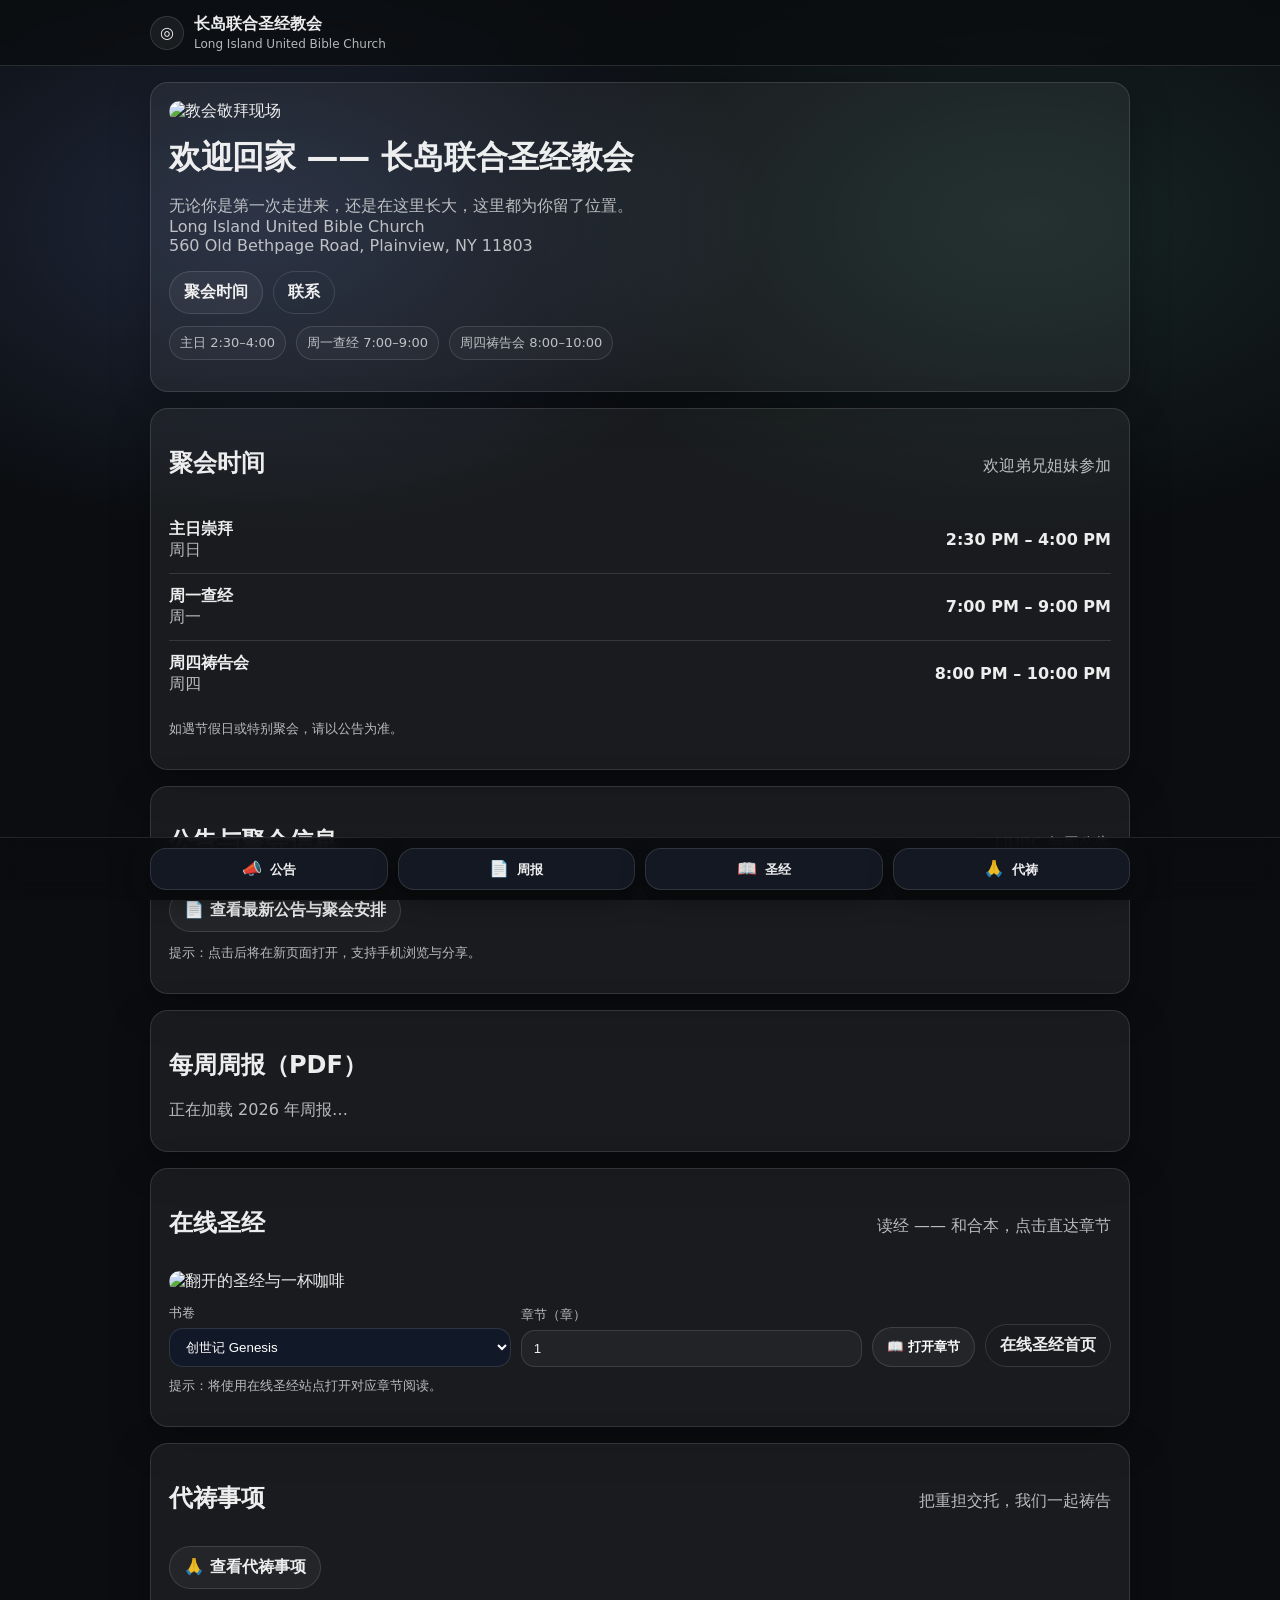
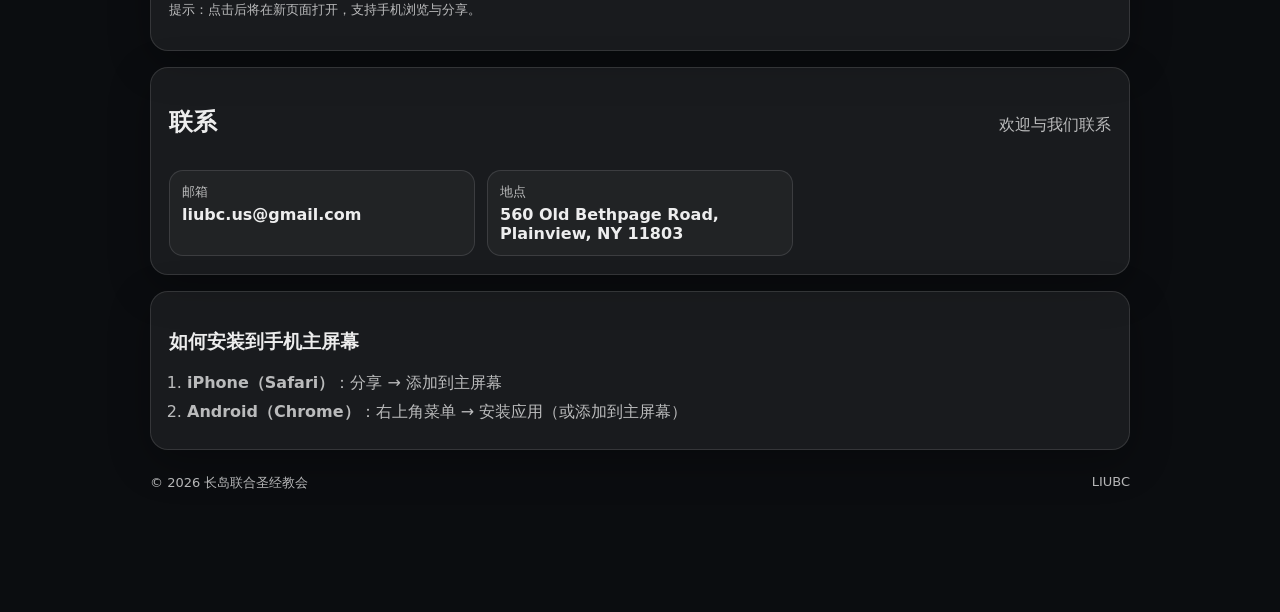
==== commit 4b7728e0: "图片改用 Pexels 直链（实拍图）" ====
--- a/index.html
+++ b/index.html
@@ -12,7 +12,7 @@
   <meta property="og:title" content="长岛联合圣经教会">
   <meta property="og:description" content="长岛联合圣经教会｜聚会时间｜公告｜周报｜在线圣经｜代祷｜联系">
   <meta property="og:url" content="https://zjie2025.github.io/liubc-app/">
-  <meta property="og:image" content="https://zjie2025.github.io/liubc-app/images/hero-worship.webp">
+  <meta property="og:image" content="https://images.pexels.com/photos/34328505/pexels-photo-34328505.jpeg?auto=compress&cs=tinysrgb&w=1260">
   <script type="application/ld+json">
   {"@context":"https://schema.org","@type":"Church",
    "name":"长岛联合圣经教会",
@@ -115,7 +115,7 @@
 
   <main class="container">
     <section class="card hero" id="top">
-      <img class="hero-img" src="images/hero-worship.webp" alt="长岛联合圣经教会敬拜现场">
+      <img class="hero-img" src="https://images.pexels.com/photos/34328505/pexels-photo-34328505.jpeg?auto=compress&cs=tinysrgb&w=1260" alt="教会敬拜现场">
       <h1>欢迎回家 —— 长岛联合圣经教会</h1>
       <p class="muted">
         无论你是第一次走进来，还是在这里长大，这里都为你留了位置。<br>
@@ -223,7 +223,7 @@
         <h2>在线圣经</h2>
         <p class="muted">读经 —— 和合本，点击直达章节</p>
       </div>
-      <img class="section-img" src="images/bible-coffee.webp" alt="翻开的圣经与一杯咖啡">
+      <img class="section-img" src="https://images.pexels.com/photos/22710987/pexels-photo-22710987.jpeg?auto=compress&cs=tinysrgb&w=1260" alt="翻开的圣经与一杯咖啡">
 
       <div class="bible-form">
         <label class="bible-label">
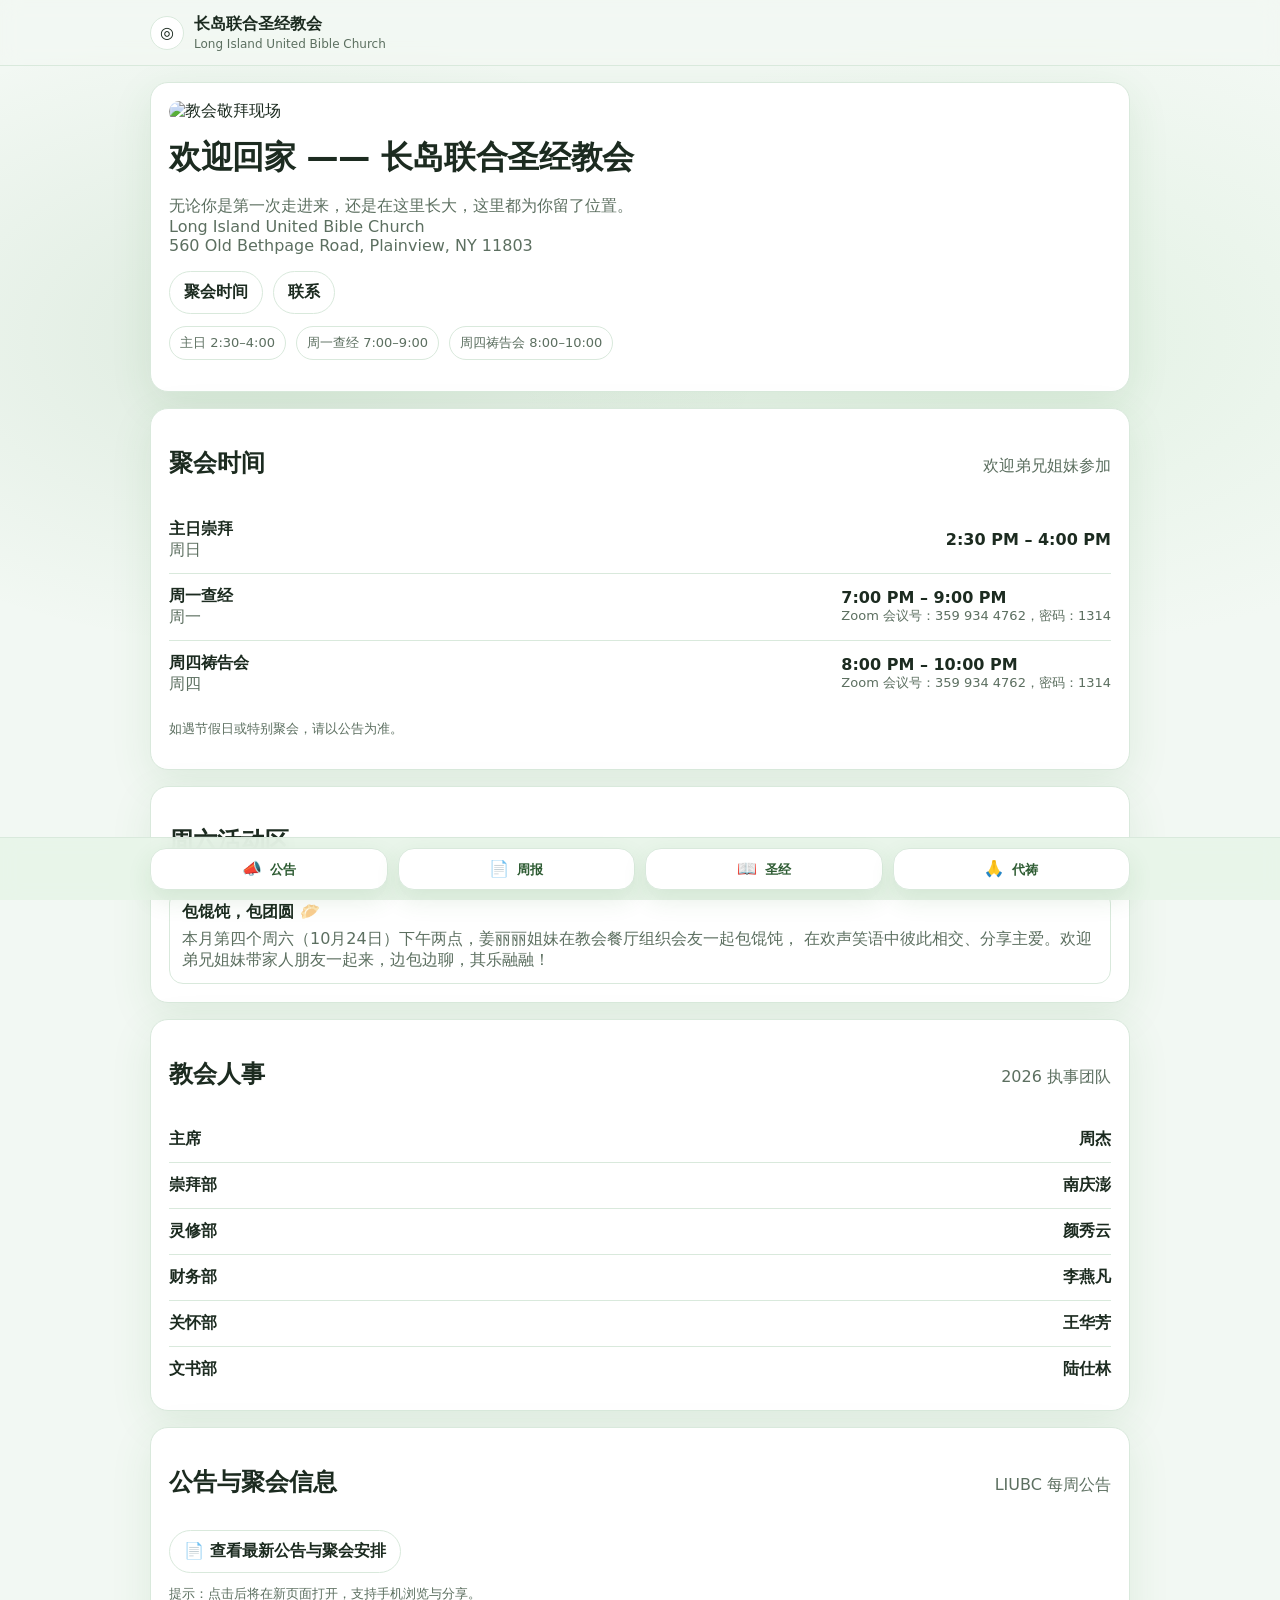
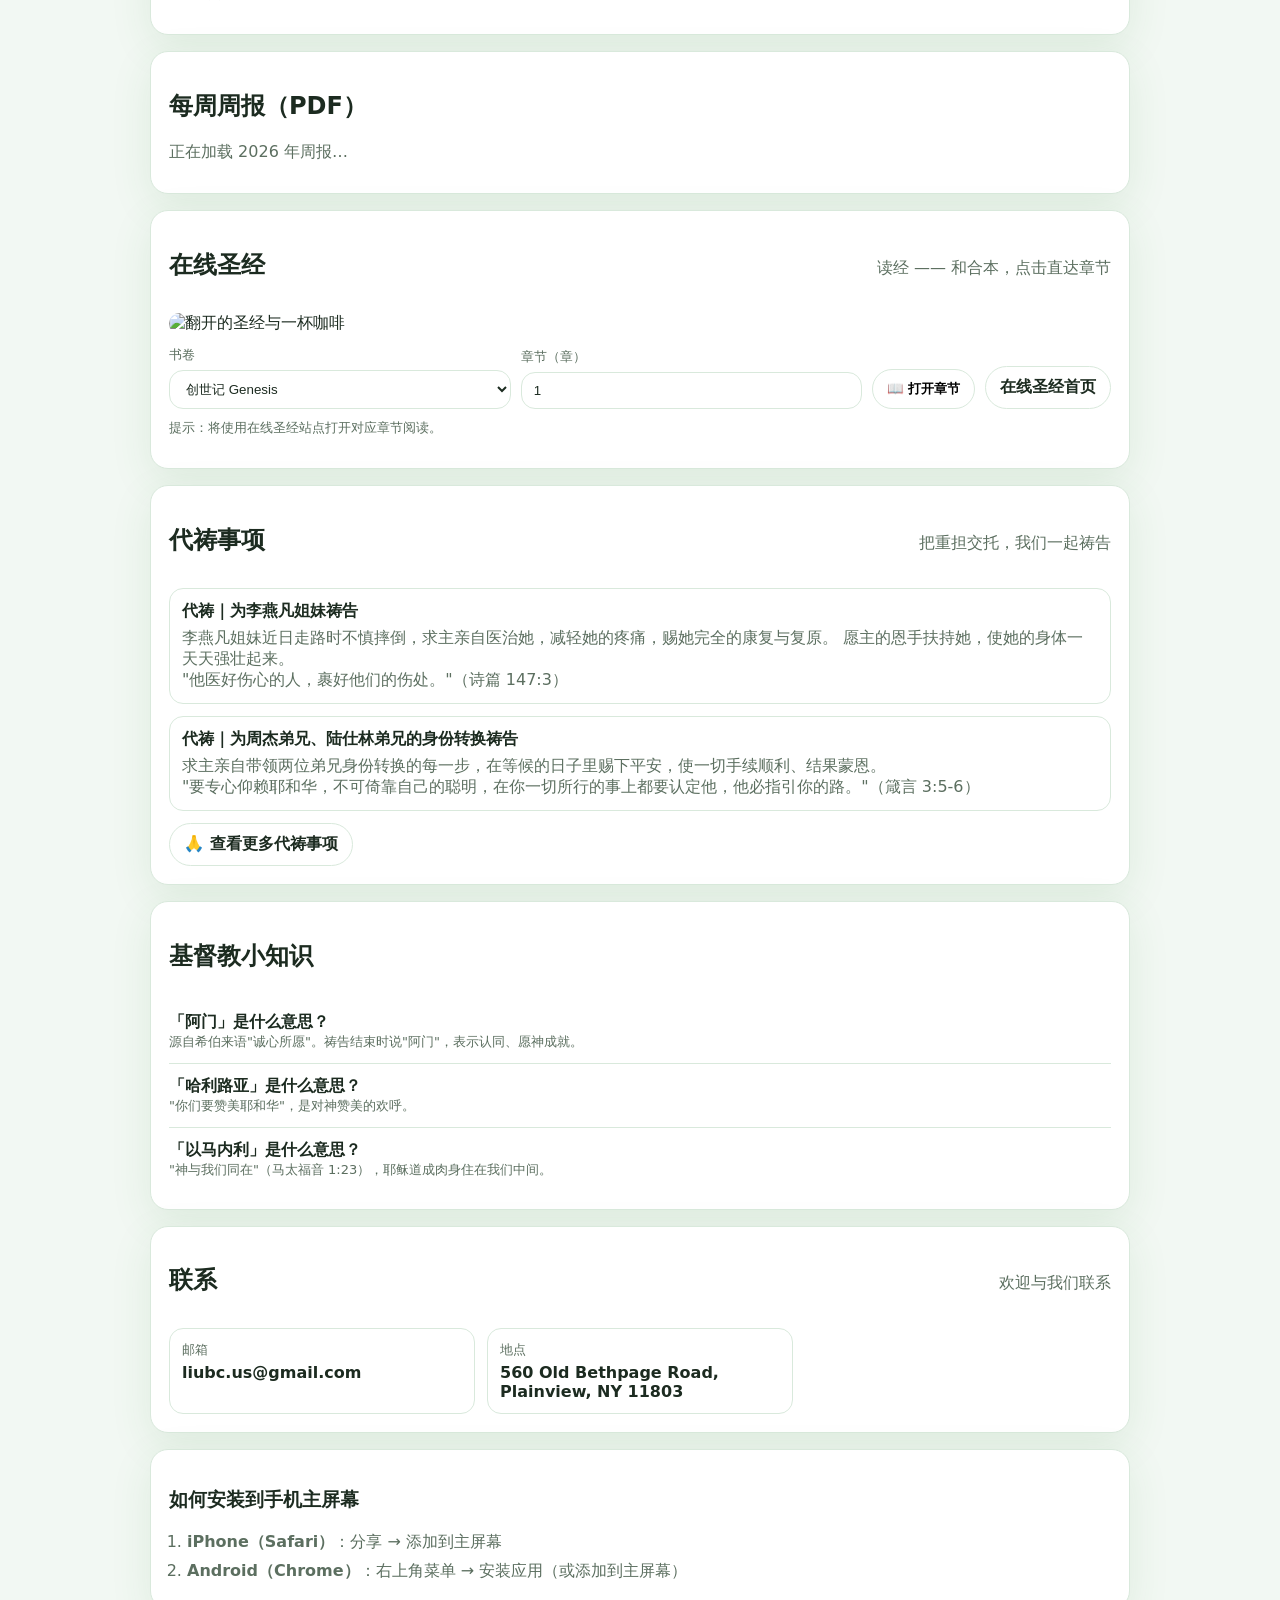
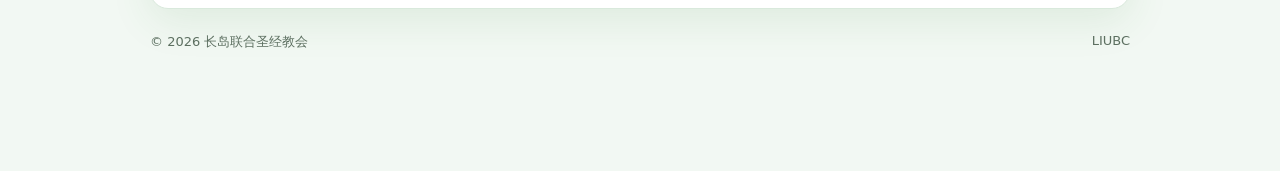
==== commit 50506ecf: "教会网站同步更新：代祷内容、Zoom信息、人事名单、周六活动、小知识，配色换淡绿清爽系" ====
--- a/index.html
+++ b/index.html
@@ -19,7 +19,7 @@
    "url":"https://zjie2025.github.io/liubc-app/",
    "email":"liubc.us@gmail.com"}
   </script>
-  <meta name="theme-color" content="#0b0d10" />
+  <meta name="theme-color" content="#e8f5e9" />
 
   <!-- iOS PWA -->
   <meta name="apple-mobile-web-app-capable" content="yes">
@@ -38,8 +38,8 @@
     .tabbar{
       position: fixed; left:0; right:0; bottom:0;
       z-index: 999;
-      background: color-mix(in srgb, #0b0d10 92%, transparent);
-      border-top: 1px solid rgba(255,255,255,0.10);
+      background: color-mix(in srgb, #e8f5e9 92%, transparent);
+      border-top: 1px solid var(--border);
       padding: 10px 12px calc(10px + env(safe-area-inset-bottom));
       backdrop-filter: blur(10px);
       -webkit-backdrop-filter: blur(10px);
@@ -57,14 +57,14 @@
       border-radius:16px;
       text-decoration:none;
       font-weight:800;
-      color: rgba(255,255,255,0.92);
-      background:#131822;
-      border:1px solid rgba(255,255,255,0.12);
-      box-shadow:0 10px 24px rgba(0,0,0,0.35);
+      color: #2e5c33;
+      background:#ffffff;
+      border:1px solid var(--border);
+      box-shadow:0 10px 24px rgba(46,125,50,0.12);
       user-select:none;
       -webkit-tap-highlight-color: transparent;
     }
-    .tabbtn:active{ transform: translateY(1px); box-shadow:0 6px 16px rgba(0,0,0,0.35); }
+    .tabbtn:active{ transform: translateY(1px); box-shadow:0 6px 16px rgba(46,125,50,0.12); }
     .tabicon{ font-size:16px; line-height:1; }
     .tabtext{ font-size:13px; line-height:1; }
     @media (max-width:420px){ .tabtext{font-size:12px;} .tabbtn{padding:12px 8px;} }
@@ -75,17 +75,17 @@
     .bible-input{
       padding:10px 12px;
       border-radius:14px;
-      border:1px solid rgba(255,255,255,0.12);
-      background: rgba(255,255,255,0.04);
+      border:1px solid var(--border);
+      background: #ffffff;
       color:inherit;
       outline:none;
     }
-    .bible-input:focus{ border-color: rgba(255,255,255,0.28); }
+    .bible-input:focus{ border-color: var(--accent); }
 
     .pdf-list{ list-style:none; padding:0; margin:12px 0 0; }
     .pdf-item{
       display:flex; align-items:center; justify-content:space-between; gap:12px;
-      padding:12px 0; border-top:1px solid rgba(255,255,255,0.10);
+      padding:12px 0; border-top:1px solid var(--border);
     }
     .pdf-item:first-child{ border-top:none; }
     .pdf-title{ font-weight:900; }
@@ -162,6 +162,7 @@
           </div>
           <div class="row-right">
             <div class="time">7:00 PM – 9:00 PM</div>
+            <div class="muted small">Zoom 会议号：359 934 4762，密码：1314</div>
           </div>
         </div>
 
@@ -172,11 +173,58 @@
           </div>
           <div class="row-right">
             <div class="time">8:00 PM – 10:00 PM</div>
+            <div class="muted small">Zoom 会议号：359 934 4762，密码：1314</div>
           </div>
         </div>
       </div>
 
       <p class="muted small">如遇节假日或特别聚会，请以公告为准。</p>
+    </section>
+
+    <section id="saturday" class="card">
+      <div class="section-head">
+        <h2>周六活动区</h2>
+      </div>
+      <div class="notice">
+        <div class="notice-title">包馄饨，包团圆 🥟</div>
+        <p class="muted" style="margin:0;">
+          本月第四个周六（10月24日）下午两点，姜丽丽姐妹在教会餐厅组织会友一起包馄饨，
+          在欢声笑语中彼此相交、分享主爱。欢迎弟兄姐妹带家人朋友一起来，边包边聊，其乐融融！
+        </p>
+      </div>
+    </section>
+
+    <section id="staff" class="card">
+      <div class="section-head">
+        <h2>教会人事</h2>
+        <p class="muted">2026 执事团队</p>
+      </div>
+      <div class="list">
+        <div class="row">
+          <div class="row-title">主席</div>
+          <div class="time">周杰</div>
+        </div>
+        <div class="row">
+          <div class="row-title">崇拜部</div>
+          <div class="time">南庆澎</div>
+        </div>
+        <div class="row">
+          <div class="row-title">灵修部</div>
+          <div class="time">颜秀云</div>
+        </div>
+        <div class="row">
+          <div class="row-title">财务部</div>
+          <div class="time">李燕凡</div>
+        </div>
+        <div class="row">
+          <div class="row-title">关怀部</div>
+          <div class="time">王华芳</div>
+        </div>
+        <div class="row">
+          <div class="row-title">文书部</div>
+          <div class="time">陆仕林</div>
+        </div>
+      </div>
     </section>
 
     <section id="announcements" class="card">
@@ -321,18 +369,57 @@
         <p class="muted">把重担交托，我们一起祷告</p>
       </div>
 
+      <div class="notice">
+        <div class="notice-title">代祷｜为李燕凡姐妹祷告</div>
+        <p class="muted" style="margin:0;">
+          李燕凡姐妹近日走路时不慎摔倒，求主亲自医治她，减轻她的疼痛，赐她完全的康复与复原。
+          愿主的恩手扶持她，使她的身体一天天强壮起来。<br>
+          "他医好伤心的人，裹好他们的伤处。"（诗篇 147:3）
+        </p>
+      </div>
+
+      <div class="notice">
+        <div class="notice-title">代祷｜为周杰弟兄、陆仕林弟兄的身份转换祷告</div>
+        <p class="muted" style="margin:0;">
+          求主亲自带领两位弟兄身份转换的每一步，在等候的日子里赐下平安，使一切手续顺利、结果蒙恩。<br>
+          "要专心仰赖耶和华，不可倚靠自己的聪明，在你一切所行的事上都要认定他，他必指引你的路。"（箴言 3:5-6）
+        </p>
+      </div>
+
       <div class="contact-links" style="margin-top:12px;">
         <a class="btn"
            href="https://www.notion.so/2d4ae3f3953780129ae4cb98e5685a62?source=copy_link"
            target="_blank"
            rel="noreferrer">
-          🙏 查看代祷事项
+          🙏 查看更多代祷事项
         </a>
       </div>
-
-      <p class="muted small" style="margin-top:12px;">
-        提示：点击后将在新页面打开，支持手机浏览与分享。
-      </p>
+    </section>
+
+    <section id="knowledge" class="card">
+      <div class="section-head">
+        <h2>基督教小知识</h2>
+      </div>
+      <div class="list">
+        <div class="row">
+          <div>
+            <div class="row-title">「阿门」是什么意思？</div>
+            <div class="muted small">源自希伯来语"诚心所愿"。祷告结束时说"阿门"，表示认同、愿神成就。</div>
+          </div>
+        </div>
+        <div class="row">
+          <div>
+            <div class="row-title">「哈利路亚」是什么意思？</div>
+            <div class="muted small">"你们要赞美耶和华"，是对神赞美的欢呼。</div>
+          </div>
+        </div>
+        <div class="row">
+          <div>
+            <div class="row-title">「以马内利」是什么意思？</div>
+            <div class="muted small">"神与我们同在"（马太福音 1:23），耶稣道成肉身住在我们中间。</div>
+          </div>
+        </div>
+      </div>
     </section>
 
     <section id="contact" class="card">
@@ -428,14 +515,14 @@
   </script>
   <script>
   (function () {
-    // 让下拉菜单在深色主题可读
+    // 让下拉菜单在浅色主题可读
     const style = document.createElement("style");
     style.textContent = `
       #bibleBook, #bibleBook option, select option {
-        background: #111827 !important;
-        color: #ffffff !important;
+        background: #ffffff !important;
+        color: #1c2b20 !important;
       }
-      :root { color-scheme: dark; }
+      :root { color-scheme: light; }
     `;
     document.head.appendChild(style);
 
--- a/styles.css
+++ b/styles.css
@@ -1,219 +1,219 @@
-:root{
-  --bg:#0b0d10;
-  --panel: rgba(255,255,255,.06);
-  --text: rgba(255,255,255,.92);
-  --muted: rgba(255,255,255,.70);
-  --border: rgba(255,255,255,.12);
-  --shadow: 0 12px 42px rgba(0,0,0,.28);
-  --radius: 18px;
-  --max: 980px;
-  --pad: 18px;
-  --accent: #7aa2ff;
-}
-
-*{ box-sizing: border-box; }
-html{ scroll-behavior: smooth; }
-
-body{
-  margin:0;
-  font-family: ui-sans-serif, system-ui, -apple-system, "Segoe UI", Roboto,
-               "PingFang SC","Hiragino Sans GB","Noto Sans CJK SC","Microsoft YaHei", Arial, sans-serif;
-  color: var(--text);
-  background:
-    radial-gradient(850px 520px at 20% 10%, rgba(122,162,255,.18), transparent 60%),
-    radial-gradient(850px 520px at 80% 10%, rgba(130,255,218,.10), transparent 60%),
-    var(--bg);
-}
-
-a{ color: inherit; }
-a:hover{ opacity:.92; }
-
-.container{
-  width: min(var(--max), calc(100% - 28px));
-  margin: 0 auto;
-}
-
-.header{
-  position: sticky;
-  top: 0;
-  z-index: 10;
-  backdrop-filter: blur(10px);
-  background: color-mix(in srgb, var(--bg) 78%, transparent);
-  border-bottom: 1px solid var(--border);
-}
-
-.header-inner{
-  display:flex;
-  align-items:center;
-  justify-content: space-between;
-  gap: 12px;
-  padding: 14px 0;
-}
-
-.brand{
-  display:flex;
-  gap: 10px;
-  align-items:center;
-}
-.logo{
-  width: 34px;
-  height: 34px;
-  border-radius: 999px;
-  display:grid;
-  place-items:center;
-  background: var(--panel);
-  border: 1px solid var(--border);
-}
-
-.title{ font-weight: 900; }
-.subtitle{ font-size: 12px; color: var(--muted); margin-top: 2px; }
-
-.btn{
-  display:inline-flex;
-  align-items:center;
-  justify-content:center;
-  padding: 10px 14px;
-  border-radius: 999px;
-  border: 1px solid var(--border);
-  background: color-mix(in srgb, var(--panel) 80%, transparent);
-  text-decoration: none;
-  font-weight: 800;
-  cursor: pointer;
-}
-.btn.ghost{ background: transparent; }
-
-.card{
-  background: var(--panel);
-  border: 1px solid var(--border);
-  border-radius: var(--radius);
-  padding: var(--pad);
-  box-shadow: var(--shadow);
-  margin-top: 16px;
-}
-
-.hero h1{
-  margin: 0 0 10px;
-  font-size: clamp(22px, 4vw, 32px);
-  letter-spacing: -0.01em;
-}
-.muted{ color: var(--muted); }
-.small{ font-size: 13px; }
-
-.quick{
-  display:flex;
-  gap: 10px;
-  flex-wrap: wrap;
-  margin: 12px 0 10px;
-}
-
-.pill-row{
-  display:flex;
-  flex-wrap: wrap;
-  gap: 10px;
-  margin-top: 12px;
-}
-.pill{
-  padding: 7px 10px;
-  border-radius: 999px;
-  border: 1px solid var(--border);
-  color: var(--muted);
-  background: color-mix(in srgb, var(--panel) 60%, transparent);
-  font-size: 13px;
-}
-
-.section-head{
-  display:flex;
-  align-items: baseline;
-  justify-content: space-between;
-  gap: 12px;
-}
-
-.list{ margin-top: 8px; }
-.row{
-  display:flex;
-  align-items:center;
-  justify-content: space-between;
-  gap: 12px;
-  padding: 12px 0;
-  border-top: 1px solid var(--border);
-}
-.row:first-child{ border-top: none; }
-.row-title{ font-weight: 900; }
-.time{ font-weight: 800; }
-
-.notice{
-  border: 1px solid var(--border);
-  border-radius: 14px;
-  padding: 12px;
-  background: color-mix(in srgb, var(--panel) 65%, transparent);
-  margin-top: 12px;
-}
-.notice-title{ font-weight: 900; margin-bottom: 6px; }
-.bullets{ margin: 0; padding-left: 18px; color: var(--muted); }
-.bullets li{ margin: 8px 0; }
-
-.contact-grid{
-  display:grid;
-  grid-template-columns: 1fr;
-  gap: 12px;
-  margin-top: 12px;
-}
-.contact-item{
-  border: 1px solid var(--border);
-  border-radius: 14px;
-  padding: 12px;
-  background: color-mix(in srgb, var(--panel) 60%, transparent);
-}
-.contact-label{ color: var(--muted); font-size: 13px; margin-bottom: 4px; }
-.contact-value{ font-weight: 900; text-decoration: none; }
-
-.actions{
-  display:flex;
-  gap: 10px;
-  flex-wrap: wrap;
-  margin-top: 14px;
-}
-
-.steps{ margin: 8px 0 0; padding-left: 18px; color: var(--muted); }
-.steps li{ margin: 8px 0; }
-
-.footer{
-  display:flex;
-  justify-content: space-between;
-  gap: 12px;
-  margin: 18px 0 28px;
-}
-
-.smallprint{ margin-bottom: 24px; }
-
-@media (min-width: 760px){
-  .contact-grid{ grid-template-columns: 1fr 1fr 1fr; }
-}
-.pdf-list{ list-style:none; padding:0; margin:12px 0 0; }
-.pdf-item{
-  display:flex;
-  align-items:center;
-  justify-content:space-between;
-  gap:12px;
-  padding:12px 0;
-  border-top:1px solid var(--border);
-}
-.pdf-item:first-child{ border-top:none; }
-.pdf-title{ font-weight:900; }
-.pdf-actions{ display:flex; gap:10px; flex-wrap:wrap; }
-/* ===== Fix: Bible select dropdown readable ===== */
-#bibleBook, #bibleBook option {
-  background: #111827 !important;   /* 深色背景 */
-  color: #ffffff !important;        /* 白字 */
-}
-
-/* 有些手机/浏览器需要单独写 option */
-select option {
-  background: #111827 !important;
-  color: #ffffff !important;
-}
-
-/* 让表单控件更符合深色主题 */
-:root { color-scheme: dark; }
-
-
+:root{
+  --bg:#f2f8f3;
+  --panel: #ffffff;
+  --text: #1c2b20;
+  --muted: #5c6f60;
+  --border: #d9e9dc;
+  --shadow: 0 12px 42px rgba(46,125,50,.10);
+  --radius: 18px;
+  --max: 980px;
+  --pad: 18px;
+  --accent: #2e7d32;
+}
+
+*{ box-sizing: border-box; }
+html{ scroll-behavior: smooth; }
+
+body{
+  margin:0;
+  font-family: ui-sans-serif, system-ui, -apple-system, "Segoe UI", Roboto,
+               "PingFang SC","Hiragino Sans GB","Noto Sans CJK SC","Microsoft YaHei", Arial, sans-serif;
+  color: var(--text);
+  background:
+    radial-gradient(850px 520px at 20% 10%, rgba(46,125,50,.10), transparent 60%),
+    radial-gradient(850px 520px at 80% 10%, rgba(200,230,201,.35), transparent 60%),
+    var(--bg);
+}
+
+a{ color: inherit; }
+a:hover{ opacity:.92; }
+
+.container{
+  width: min(var(--max), calc(100% - 28px));
+  margin: 0 auto;
+}
+
+.header{
+  position: sticky;
+  top: 0;
+  z-index: 10;
+  backdrop-filter: blur(10px);
+  background: color-mix(in srgb, var(--bg) 78%, transparent);
+  border-bottom: 1px solid var(--border);
+}
+
+.header-inner{
+  display:flex;
+  align-items:center;
+  justify-content: space-between;
+  gap: 12px;
+  padding: 14px 0;
+}
+
+.brand{
+  display:flex;
+  gap: 10px;
+  align-items:center;
+}
+.logo{
+  width: 34px;
+  height: 34px;
+  border-radius: 999px;
+  display:grid;
+  place-items:center;
+  background: var(--panel);
+  border: 1px solid var(--border);
+}
+
+.title{ font-weight: 900; }
+.subtitle{ font-size: 12px; color: var(--muted); margin-top: 2px; }
+
+.btn{
+  display:inline-flex;
+  align-items:center;
+  justify-content:center;
+  padding: 10px 14px;
+  border-radius: 999px;
+  border: 1px solid var(--border);
+  background: color-mix(in srgb, var(--panel) 80%, transparent);
+  text-decoration: none;
+  font-weight: 800;
+  cursor: pointer;
+}
+.btn.ghost{ background: transparent; }
+
+.card{
+  background: var(--panel);
+  border: 1px solid var(--border);
+  border-radius: var(--radius);
+  padding: var(--pad);
+  box-shadow: var(--shadow);
+  margin-top: 16px;
+}
+
+.hero h1{
+  margin: 0 0 10px;
+  font-size: clamp(22px, 4vw, 32px);
+  letter-spacing: -0.01em;
+}
+.muted{ color: var(--muted); }
+.small{ font-size: 13px; }
+
+.quick{
+  display:flex;
+  gap: 10px;
+  flex-wrap: wrap;
+  margin: 12px 0 10px;
+}
+
+.pill-row{
+  display:flex;
+  flex-wrap: wrap;
+  gap: 10px;
+  margin-top: 12px;
+}
+.pill{
+  padding: 7px 10px;
+  border-radius: 999px;
+  border: 1px solid var(--border);
+  color: var(--muted);
+  background: color-mix(in srgb, var(--panel) 60%, transparent);
+  font-size: 13px;
+}
+
+.section-head{
+  display:flex;
+  align-items: baseline;
+  justify-content: space-between;
+  gap: 12px;
+}
+
+.list{ margin-top: 8px; }
+.row{
+  display:flex;
+  align-items:center;
+  justify-content: space-between;
+  gap: 12px;
+  padding: 12px 0;
+  border-top: 1px solid var(--border);
+}
+.row:first-child{ border-top: none; }
+.row-title{ font-weight: 900; }
+.time{ font-weight: 800; }
+
+.notice{
+  border: 1px solid var(--border);
+  border-radius: 14px;
+  padding: 12px;
+  background: color-mix(in srgb, var(--panel) 65%, transparent);
+  margin-top: 12px;
+}
+.notice-title{ font-weight: 900; margin-bottom: 6px; }
+.bullets{ margin: 0; padding-left: 18px; color: var(--muted); }
+.bullets li{ margin: 8px 0; }
+
+.contact-grid{
+  display:grid;
+  grid-template-columns: 1fr;
+  gap: 12px;
+  margin-top: 12px;
+}
+.contact-item{
+  border: 1px solid var(--border);
+  border-radius: 14px;
+  padding: 12px;
+  background: color-mix(in srgb, var(--panel) 60%, transparent);
+}
+.contact-label{ color: var(--muted); font-size: 13px; margin-bottom: 4px; }
+.contact-value{ font-weight: 900; text-decoration: none; }
+
+.actions{
+  display:flex;
+  gap: 10px;
+  flex-wrap: wrap;
+  margin-top: 14px;
+}
+
+.steps{ margin: 8px 0 0; padding-left: 18px; color: var(--muted); }
+.steps li{ margin: 8px 0; }
+
+.footer{
+  display:flex;
+  justify-content: space-between;
+  gap: 12px;
+  margin: 18px 0 28px;
+}
+
+.smallprint{ margin-bottom: 24px; }
+
+@media (min-width: 760px){
+  .contact-grid{ grid-template-columns: 1fr 1fr 1fr; }
+}
+.pdf-list{ list-style:none; padding:0; margin:12px 0 0; }
+.pdf-item{
+  display:flex;
+  align-items:center;
+  justify-content:space-between;
+  gap:12px;
+  padding:12px 0;
+  border-top:1px solid var(--border);
+}
+.pdf-item:first-child{ border-top:none; }
+.pdf-title{ font-weight:900; }
+.pdf-actions{ display:flex; gap:10px; flex-wrap:wrap; }
+/* ===== Fix: Bible select dropdown readable ===== */
+#bibleBook, #bibleBook option {
+  background: #ffffff !important;
+  color: #1c2b20 !important;
+}
+
+/* 有些手机/浏览器需要单独写 option */
+select option {
+  background: #ffffff !important;
+  color: #1c2b20 !important;
+}
+
+/* 浅色主题 */
+:root { color-scheme: light; }
+
+
